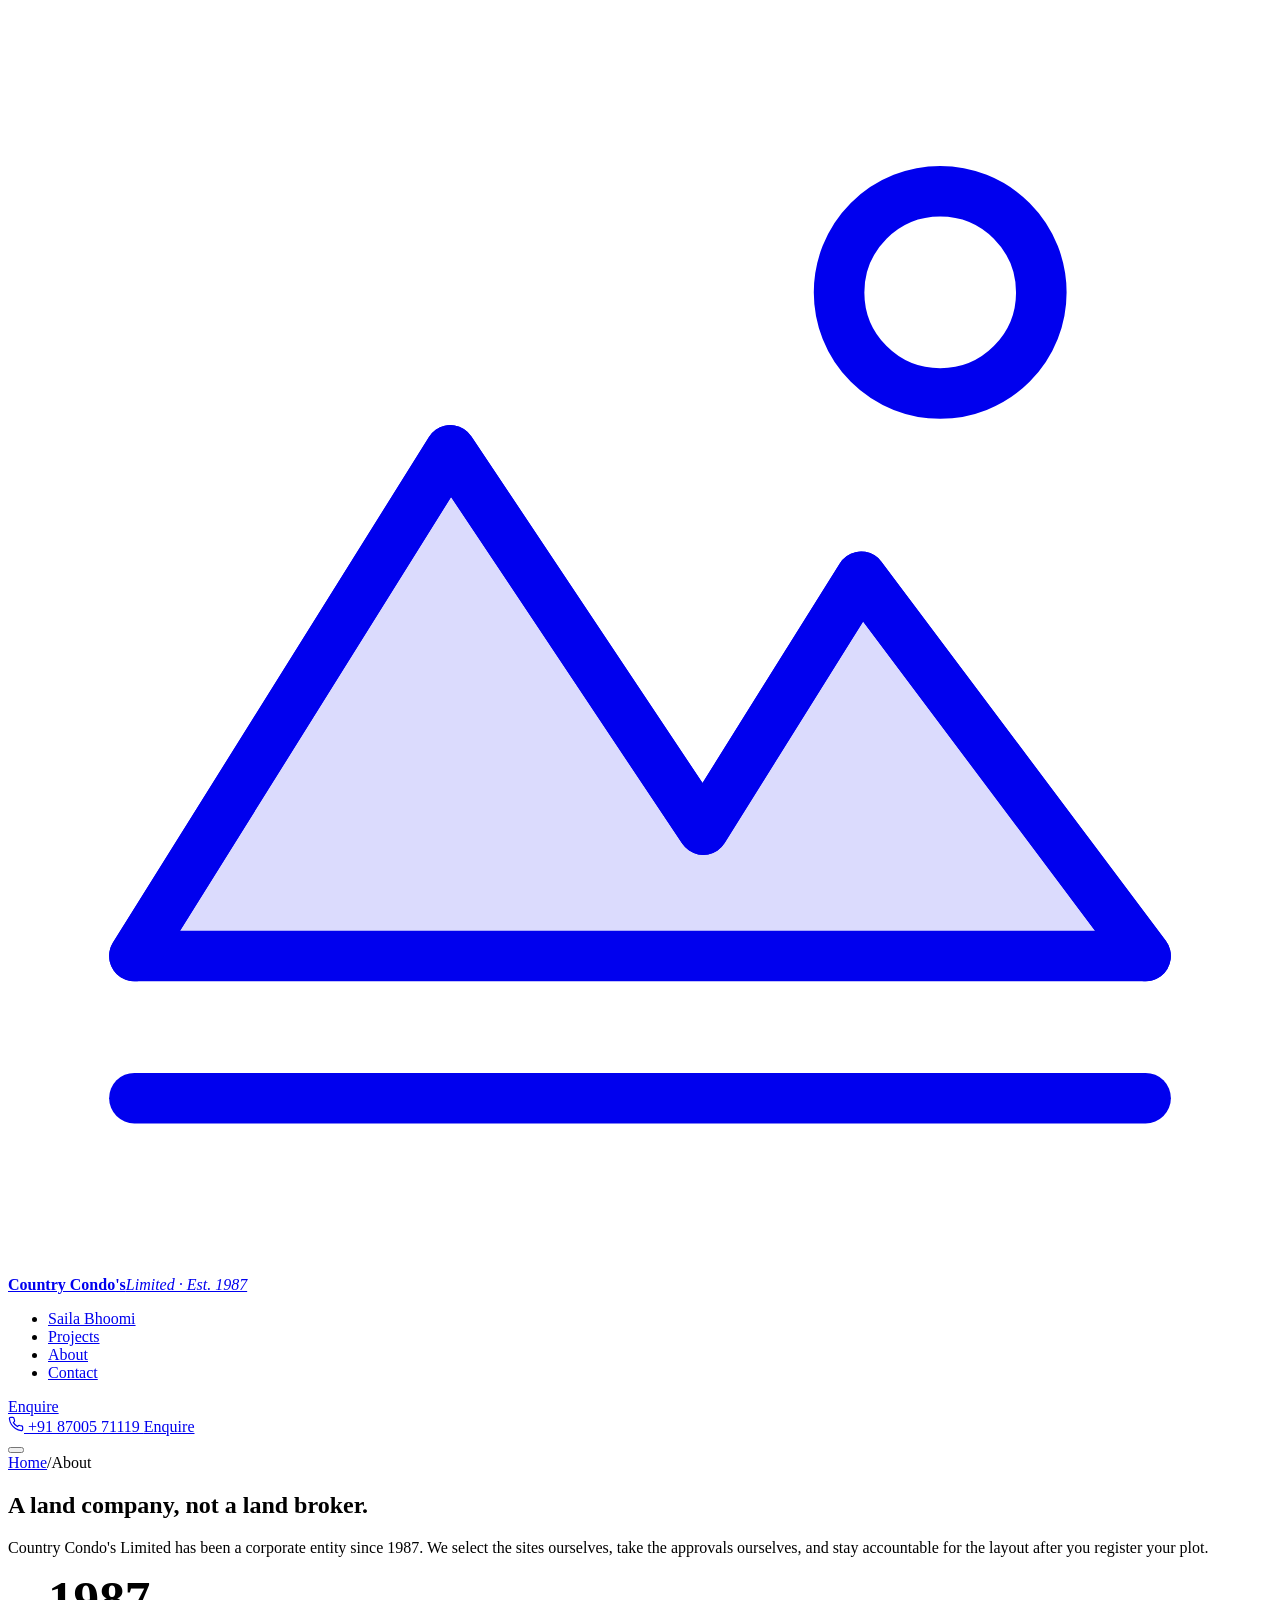
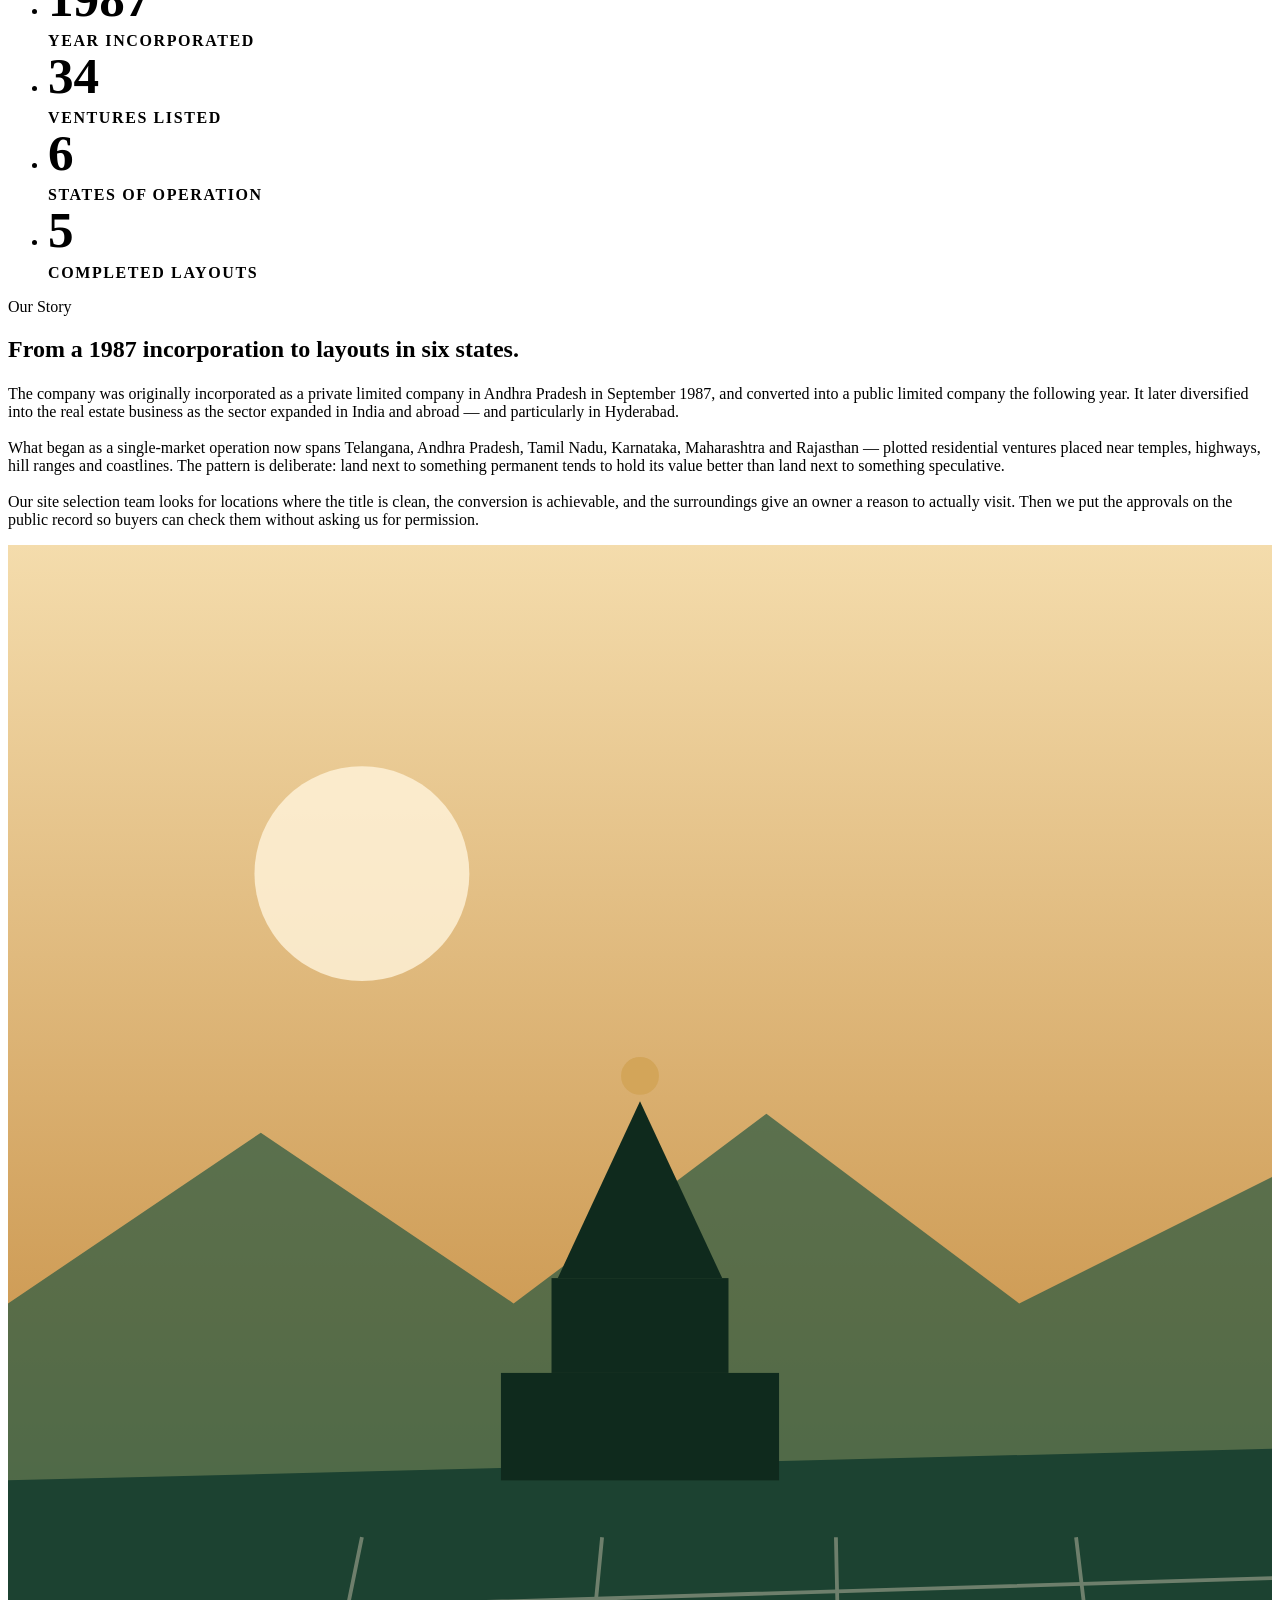
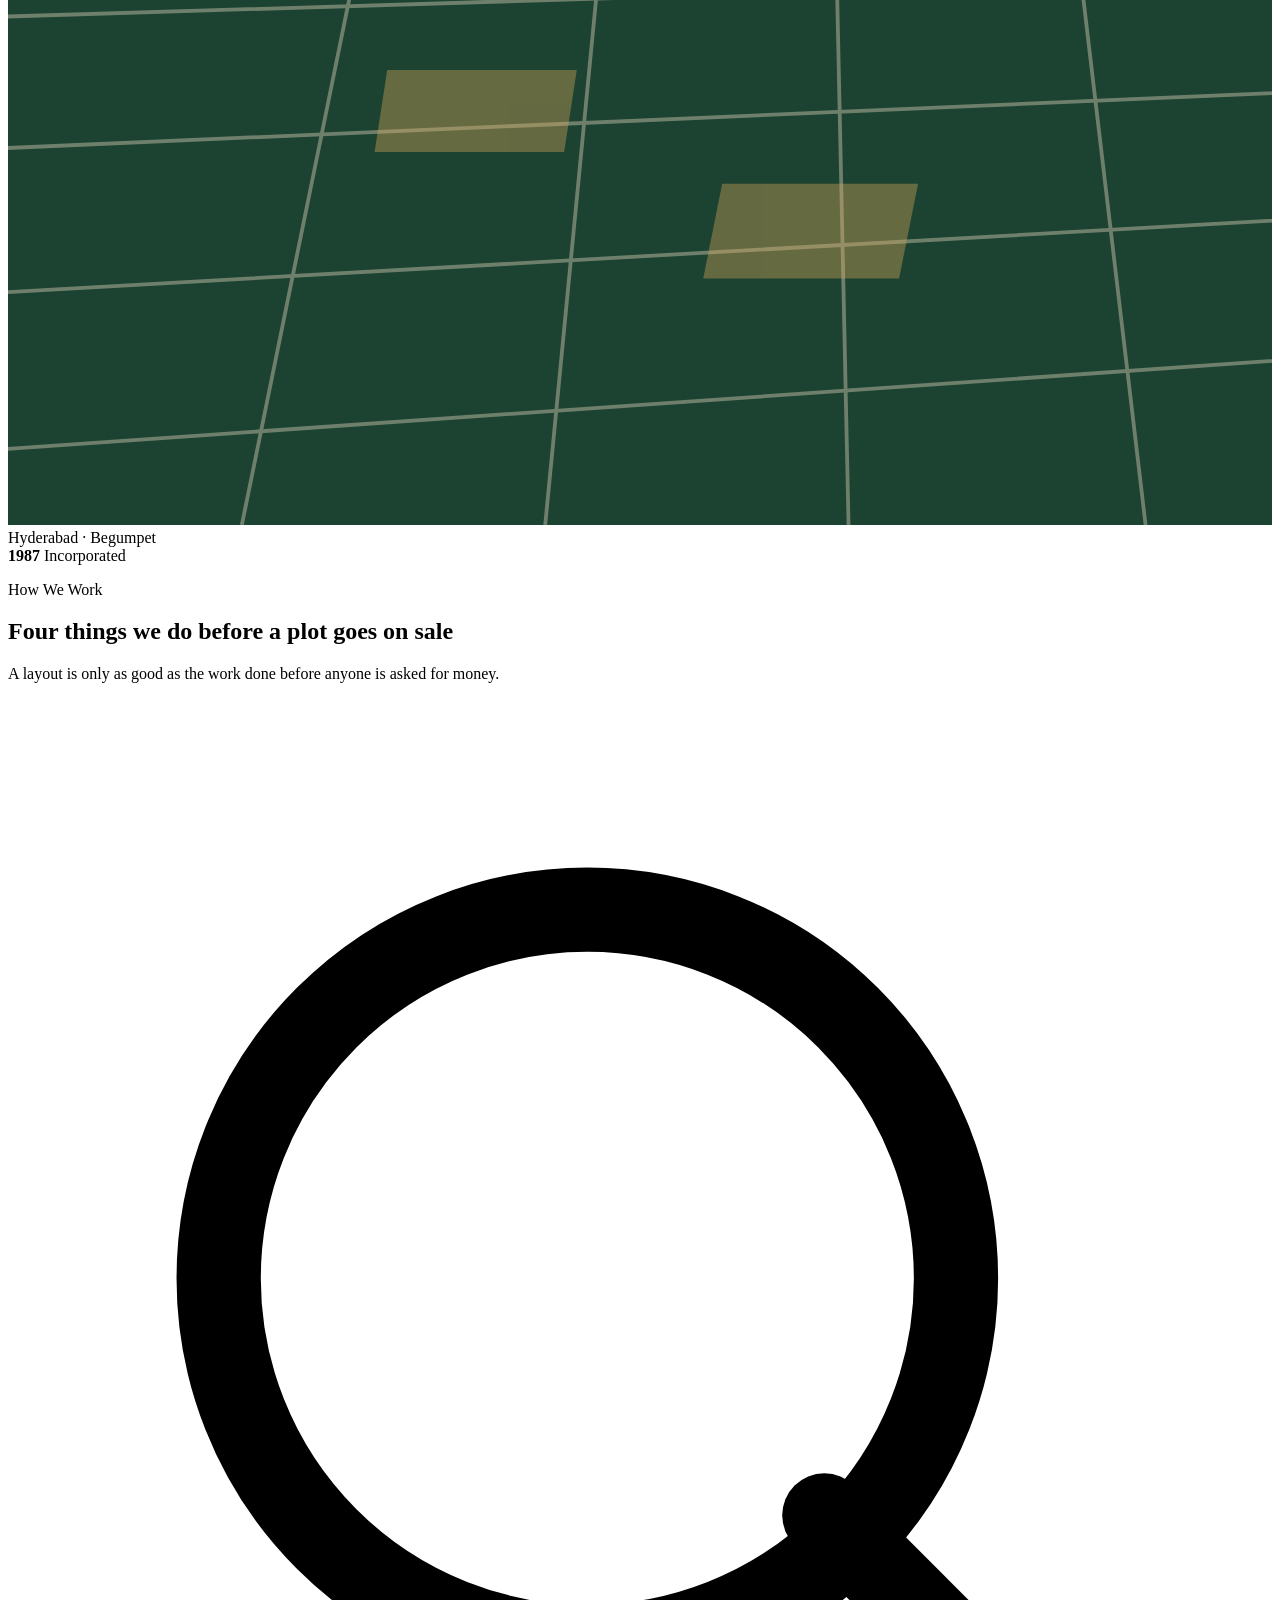
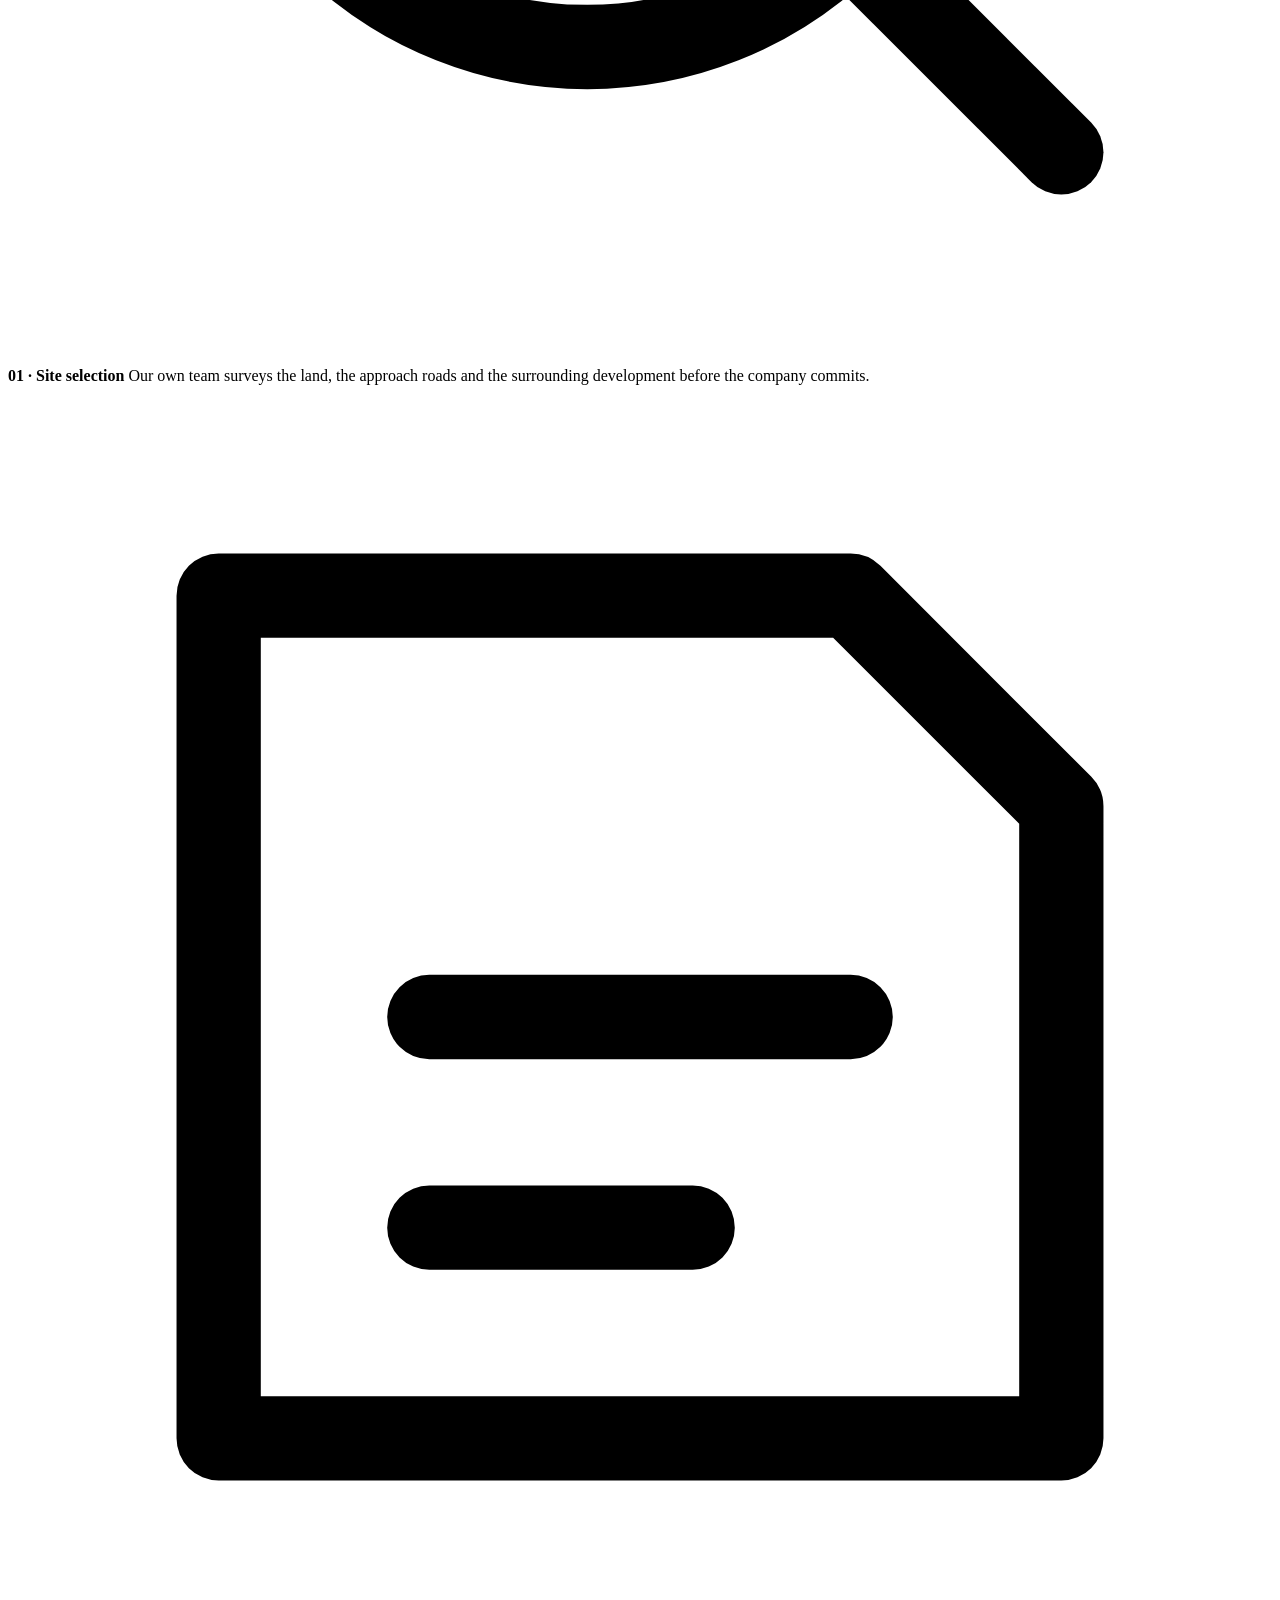
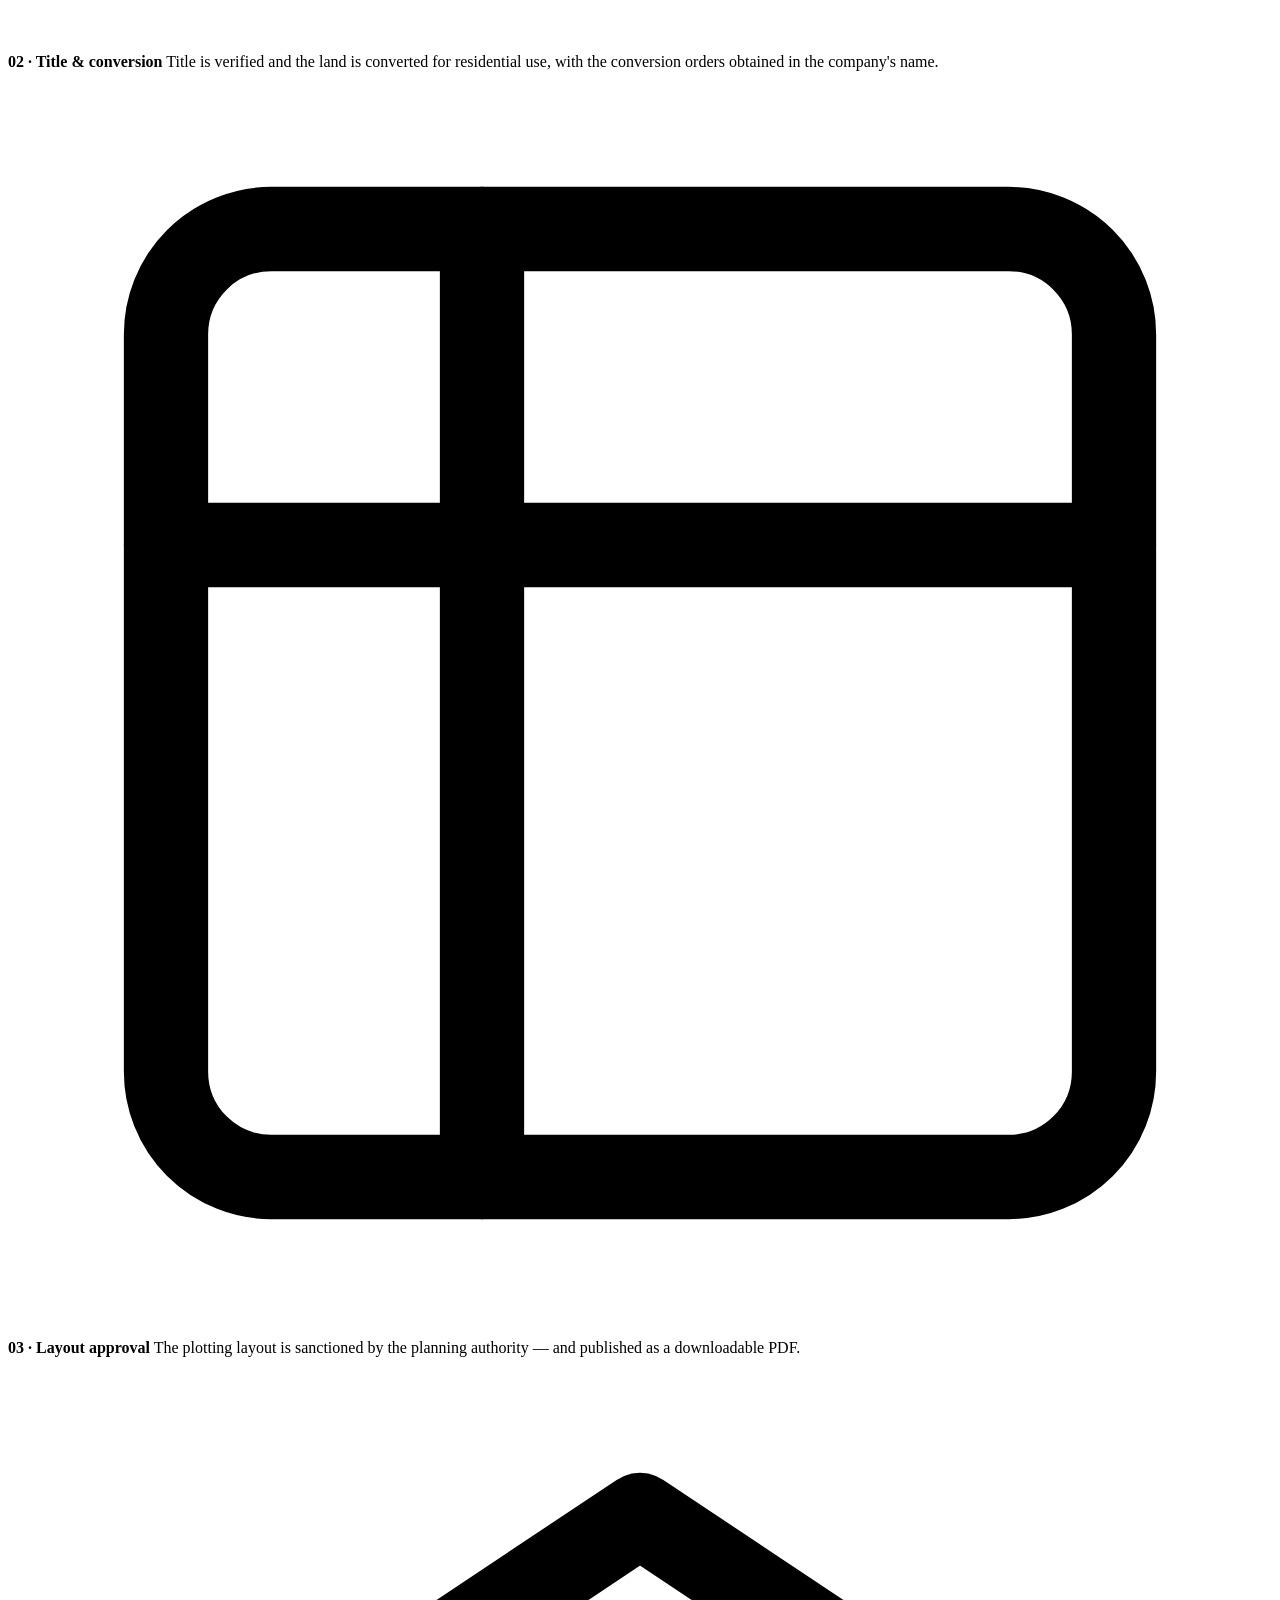
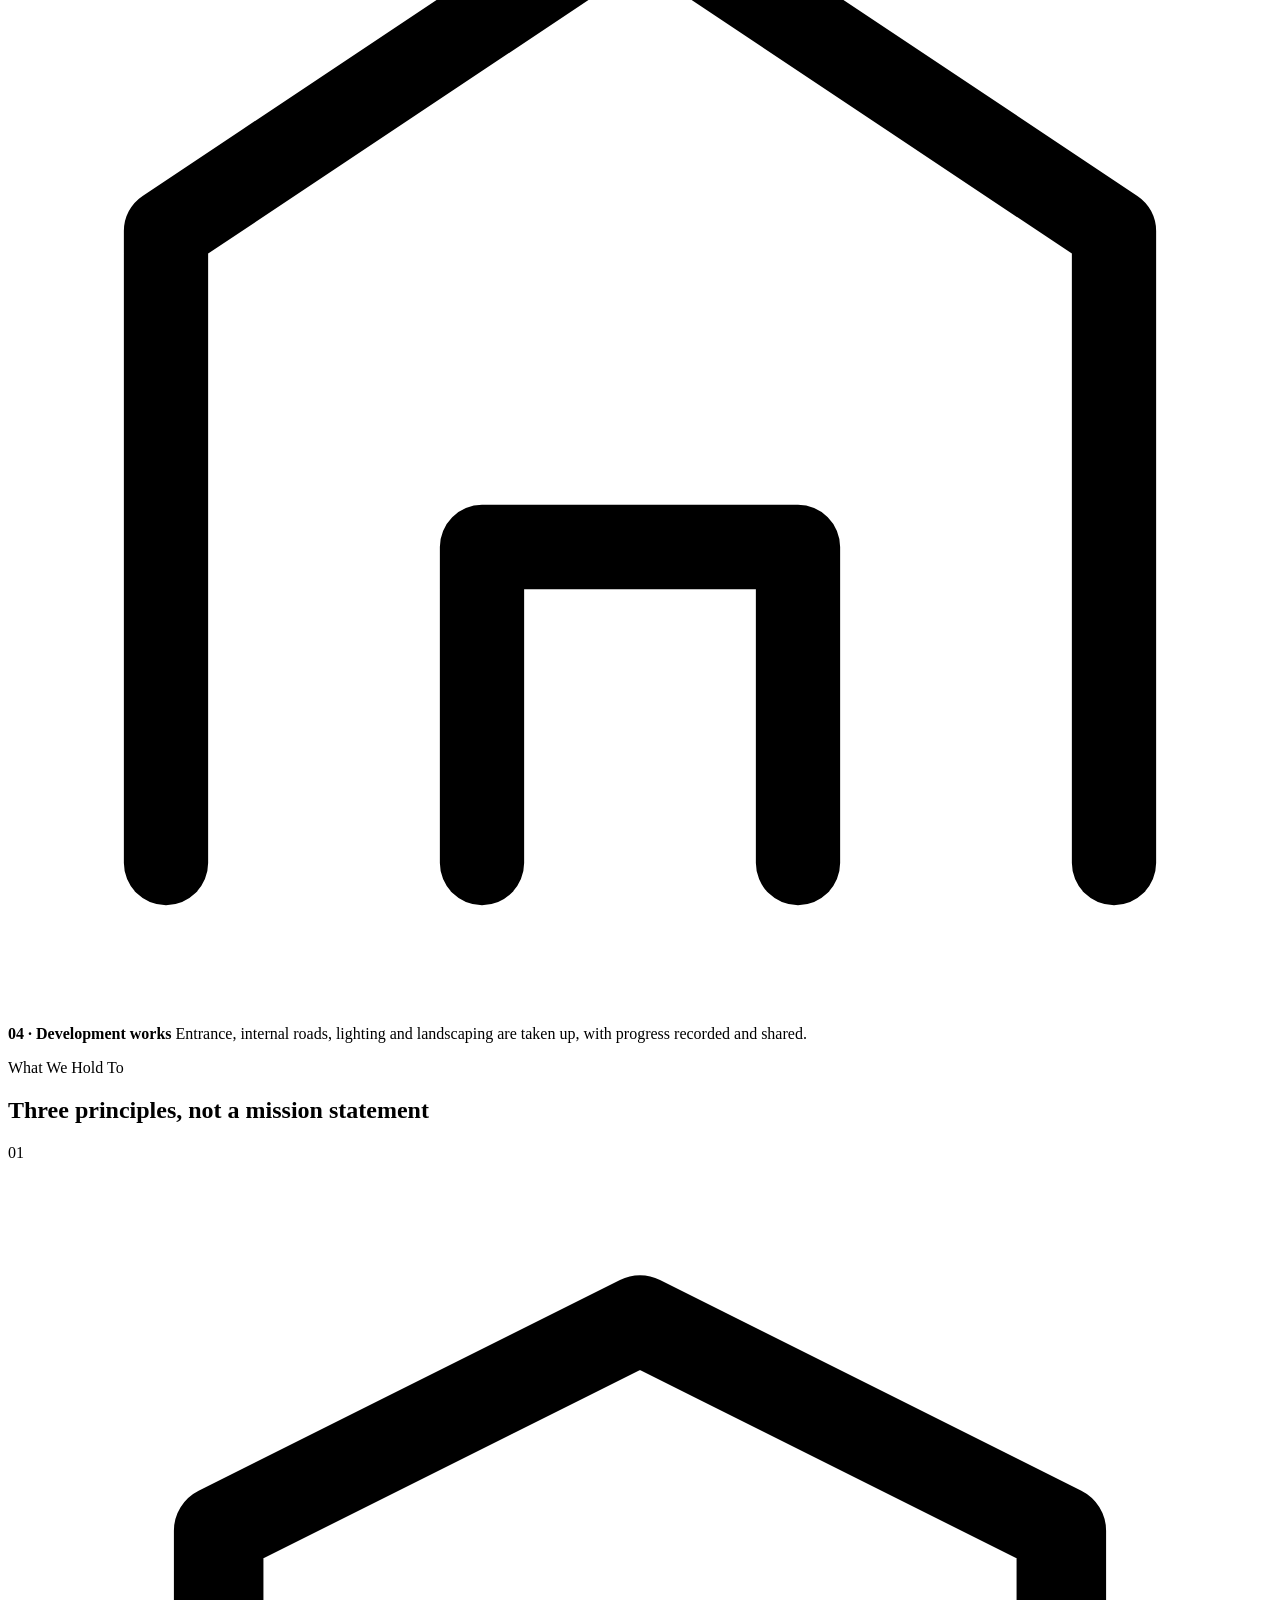
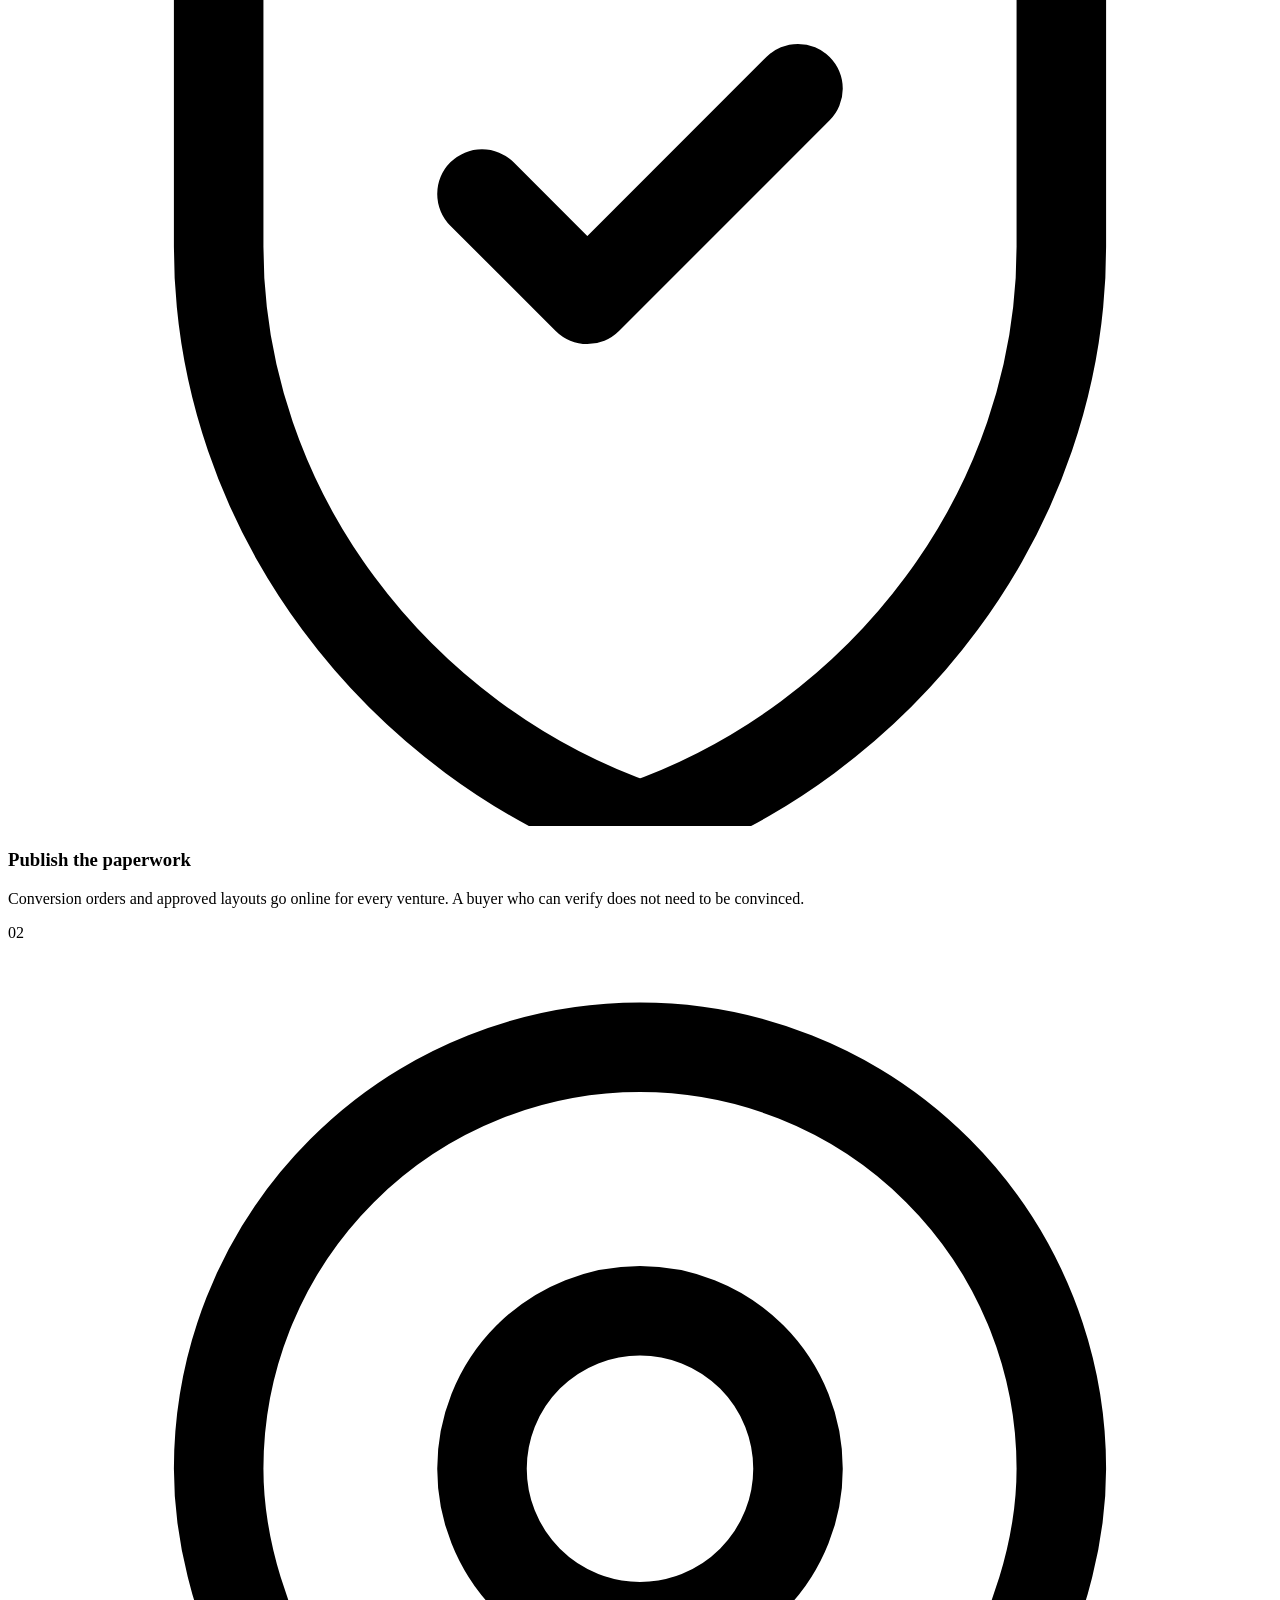
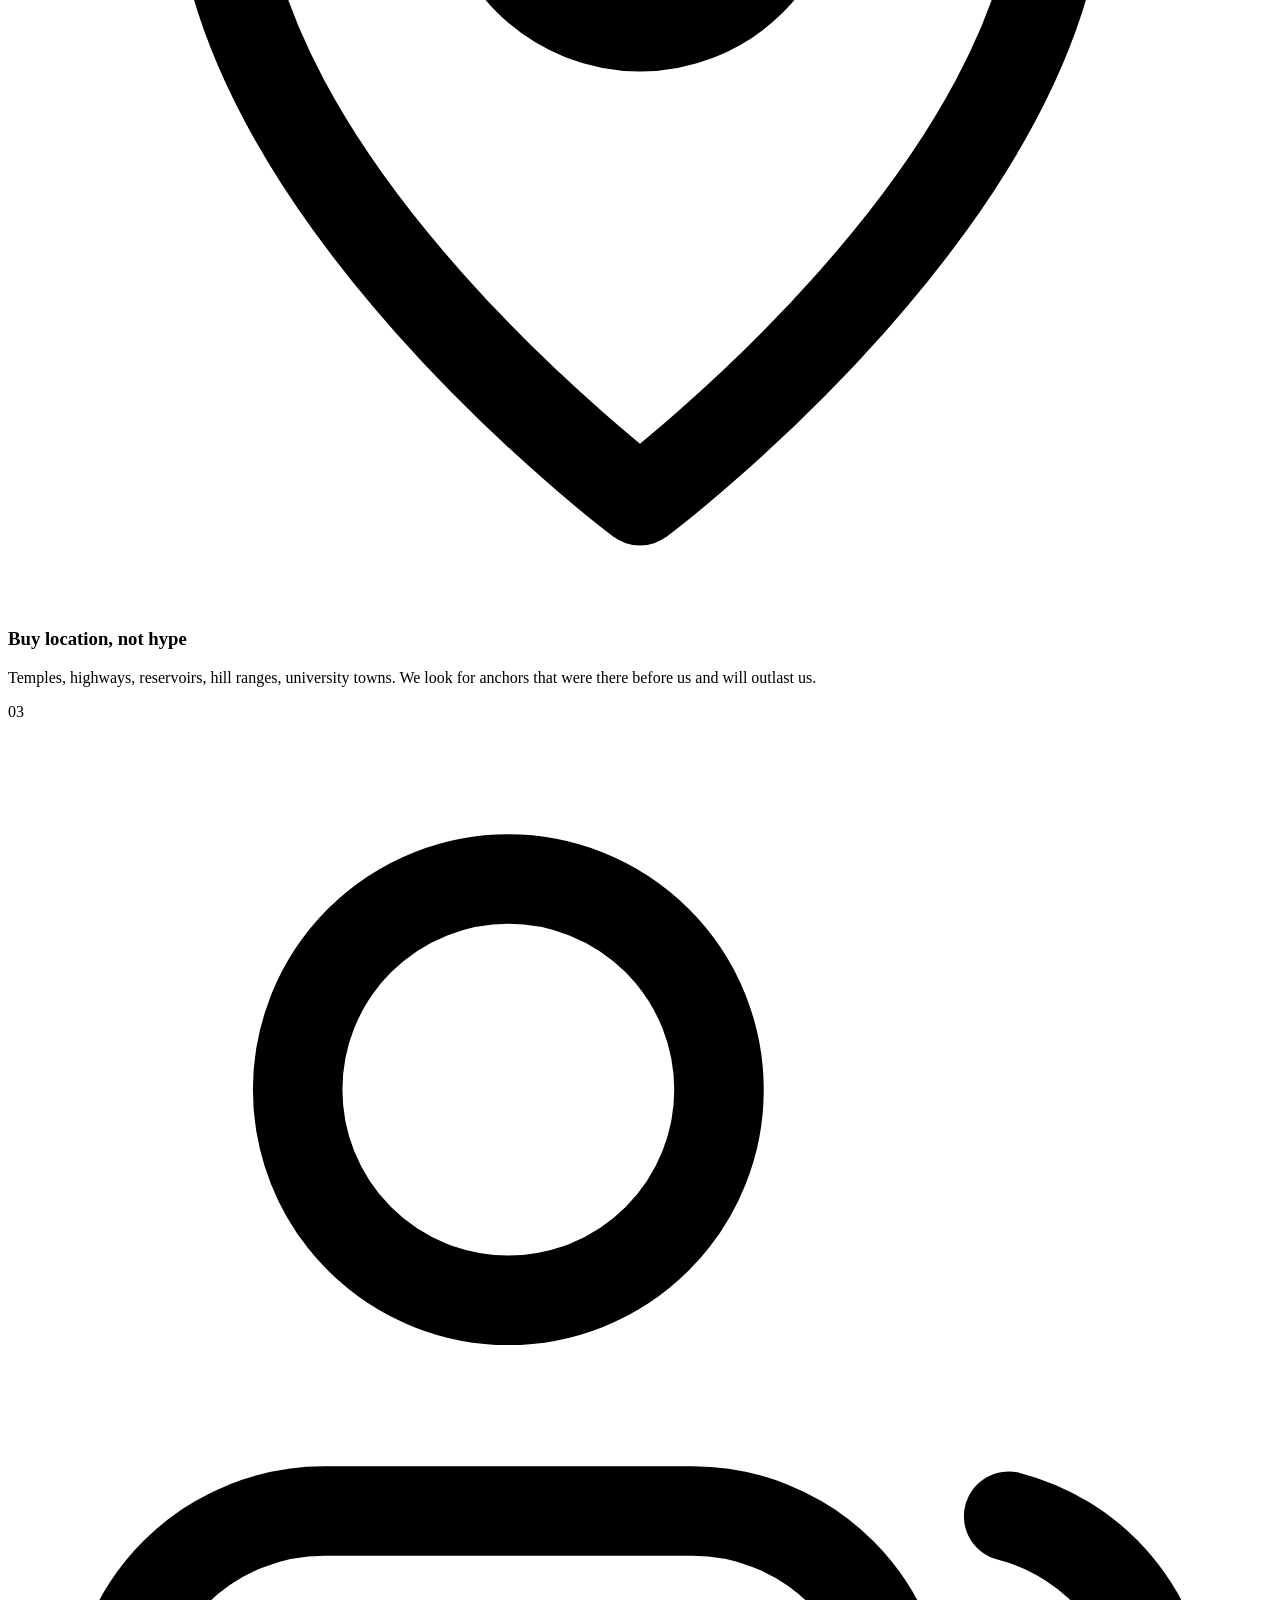
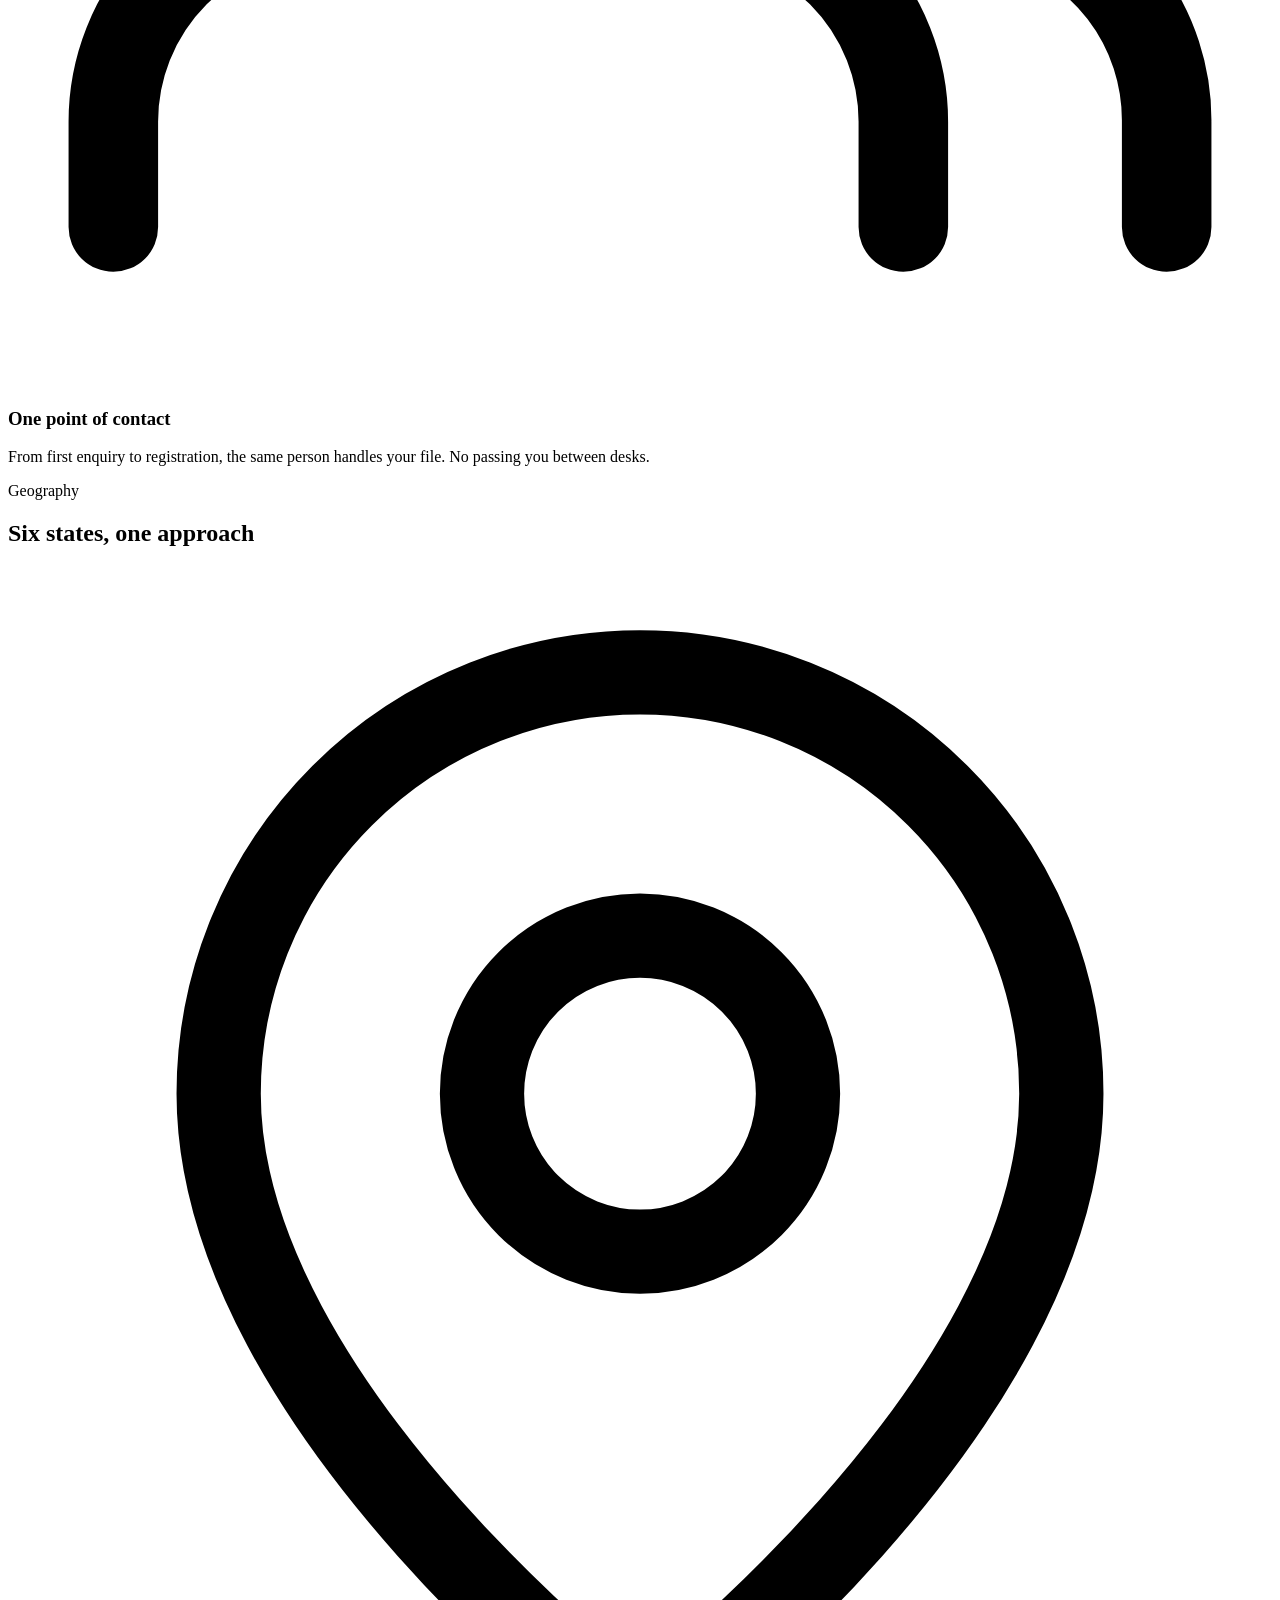
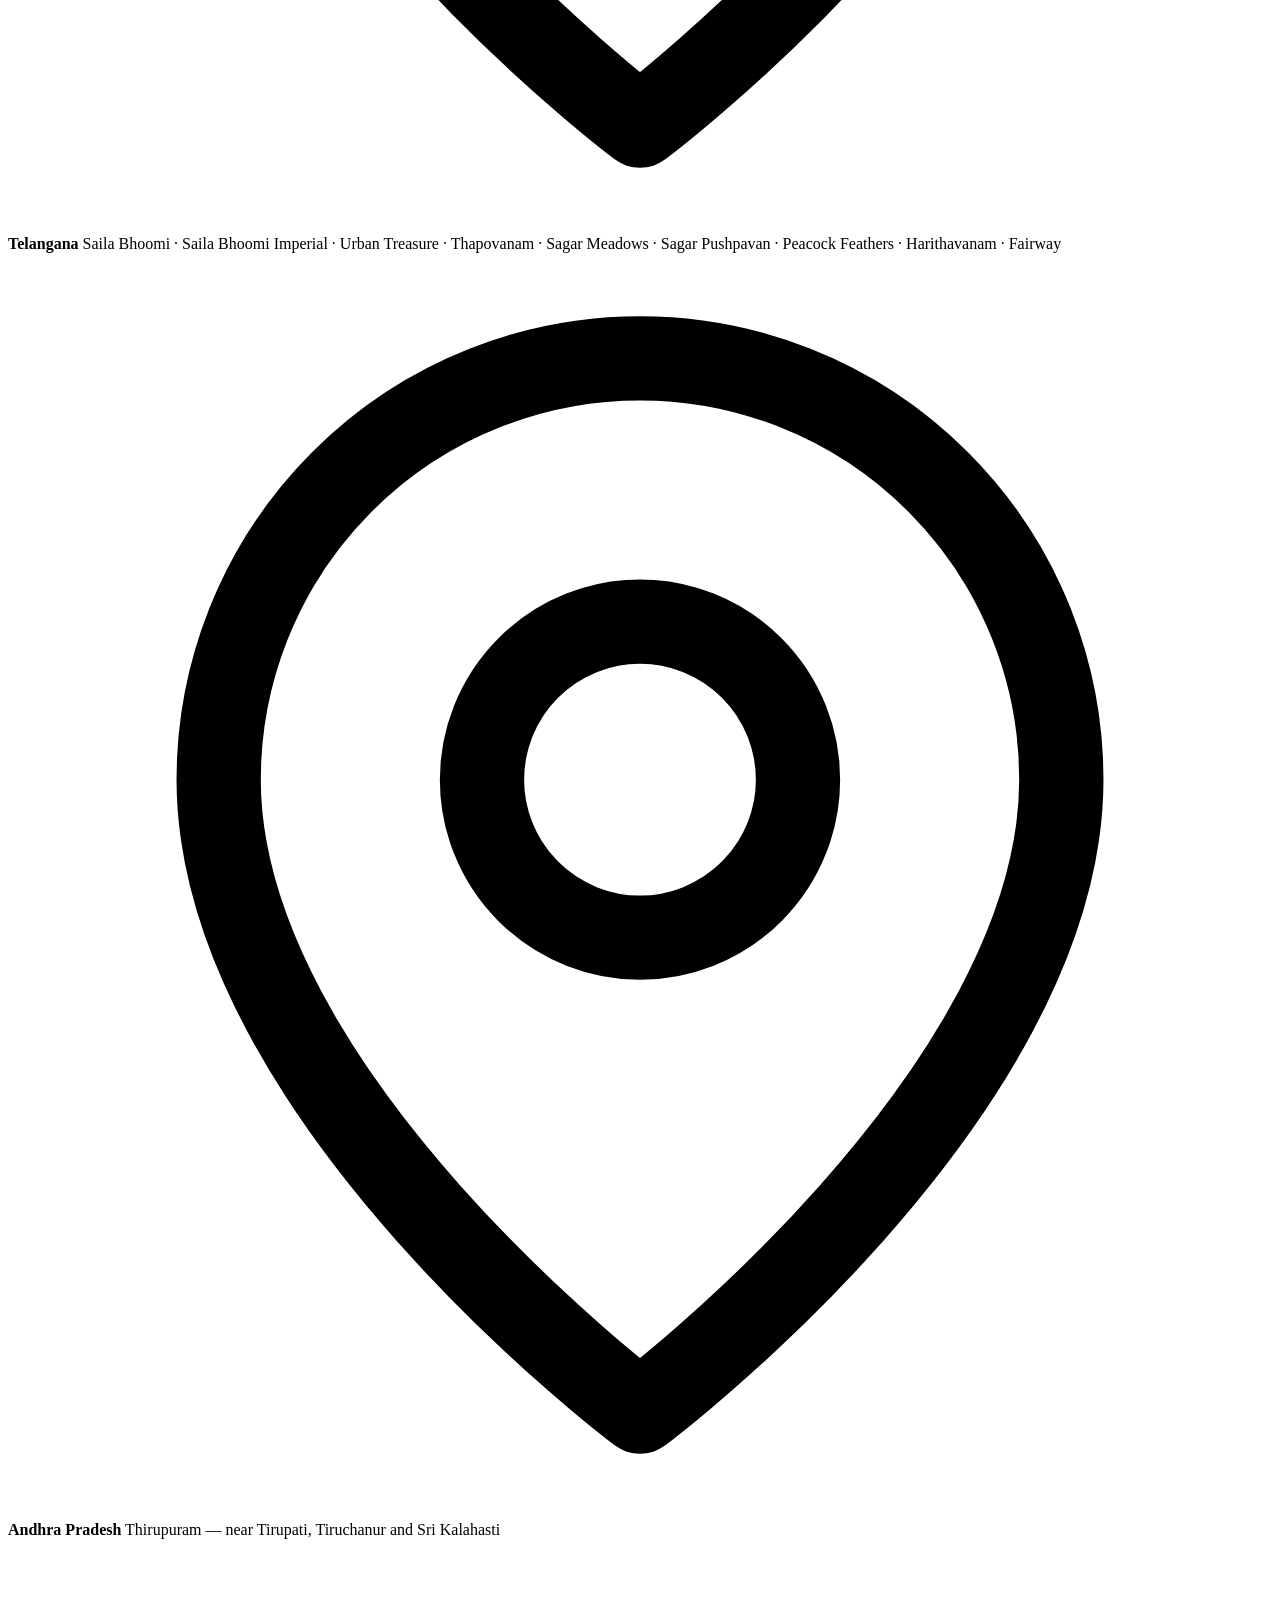
==== about.html @ 4a708901 "Add files via upload" ====
<!DOCTYPE html>
<html lang="en">
<head>
<meta charset="utf-8">
<meta name="viewport" content="width=device-width, initial-scale=1">
<title>About the Company | Country Condo's Ltd, Hyderabad</title>
<meta name="description" content="Country Condo's Limited — a Hyderabad-based developer of plotted residential ventures, incorporated in 1987 and operating across six Indian states.">
<meta name="theme-color" content="#0d1f16">
<link rel="preconnect" href="https://fonts.googleapis.com">
<link rel="preconnect" href="https://fonts.gstatic.com" crossorigin>
<link href="https://fonts.googleapis.com/css2?family=Cormorant+Garamond:ital,wght@0,400;0,500;0,600;1,400&family=Inter:wght@400;500;600;700&display=swap" rel="stylesheet">
<link rel="stylesheet" href="assets/css/style.css">
</head>
<body>

<!-- ============================ HEADER ============================ -->
<header class="site-header static" id="siteHeader">
  <div class="wrap header-inner">
    <a class="brand" href="index.html" aria-label="Country Condo's Limited — home">
      <span class="brand-mark" aria-hidden="true">
        <svg viewBox="0 0 40 40" fill="none" stroke="currentColor" stroke-width="1.6" stroke-linecap="round" stroke-linejoin="round">
          <path d="M4 30 L14 14 L22 26 L27 18 L36 30 Z" fill="currentColor" fill-opacity=".14"/>
          <path d="M4 30 L14 14 L22 26 L27 18 L36 30"/><path d="M4 34.5h32"/><circle cx="29.5" cy="9" r="3.2"/>
        </svg>
      </span>
      <span class="brand-text"><strong>Country Condo's</strong><em>Limited &middot; Est. 1987</em></span>
    </a>

    <nav class="nav" id="primaryNav" aria-label="Main">
      <ul class="nav-list">
        <li><a class="nav-link" href="index.html">Saila Bhoomi</a></li>
        <li><a class="nav-link" href="projects.html">Projects</a></li>
        <li><a class="nav-link" href="about.html" aria-current="page">About</a></li>
        <li><a class="nav-link" href="contact.html">Contact</a></li>
      </ul>
      <a class="btn btn-primary" href="contact.html">Enquire</a>
    </nav>

    <div class="header-cta">
      <a class="header-phone" href="tel:+918700571119">
        <svg width="16" height="16" viewBox="0 0 24 24" fill="none" stroke="currentColor" stroke-width="1.8" stroke-linecap="round" aria-hidden="true"><path d="M22 16.9v3a2 2 0 0 1-2.2 2 19.8 19.8 0 0 1-8.6-3.1 19.5 19.5 0 0 1-6-6A19.8 19.8 0 0 1 2.1 4.2 2 2 0 0 1 4.1 2h3a2 2 0 0 1 2 1.7c.1 1 .4 1.9.7 2.8a2 2 0 0 1-.5 2.1L8.1 9.9a16 16 0 0 0 6 6l1.3-1.3a2 2 0 0 1 2.1-.4c.9.3 1.8.6 2.8.7a2 2 0 0 1 1.7 2Z"/></svg>
        +91 87005 71119
      </a>
      <a class="btn btn-primary btn-sm" href="contact.html">Enquire</a>
    </div>

    <button class="nav-toggle" aria-expanded="false" aria-controls="primaryNav" aria-label="Open menu"><span></span></button>
  </div>
</header>

<main>

<!-- ============================ PAGE HERO ============================ -->
<section class="page-hero">
  <div class="wrap">
    <nav class="crumbs" aria-label="Breadcrumb"><a href="index.html">Home</a><span>/</span>About</nav>
    <h1>A land company, not a land broker.</h1>
    <p>
      Country Condo's Limited has been a corporate entity since 1987. We select the
      sites ourselves, take the approvals ourselves, and stay accountable for the
      layout after you register your plot.
    </p>
  </div>
</section>

<!-- ============================ NUMBERS ============================ -->
<section class="section-sm band-warm">
  <div class="wrap">
    <ul class="grid g-4" style="gap:clamp(20px,3vw,40px)">
      <li data-reveal>
        <b style="display:block;font-family:var(--display);font-size:clamp(2.4rem,4vw,3.4rem);line-height:1;color:var(--forest-deep)">1987</b>
        <span class="small muted" style="display:block;margin-top:8px;letter-spacing:.1em;text-transform:uppercase;font-weight:600">Year incorporated</span>
      </li>
      <li data-reveal data-delay="1">
        <b style="display:block;font-family:var(--display);font-size:clamp(2.4rem,4vw,3.4rem);line-height:1;color:var(--forest-deep)"><span data-count="34" data-suffix="">34</span></b>
        <span class="small muted" style="display:block;margin-top:8px;letter-spacing:.1em;text-transform:uppercase;font-weight:600">Ventures listed</span>
      </li>
      <li data-reveal data-delay="2">
        <b style="display:block;font-family:var(--display);font-size:clamp(2.4rem,4vw,3.4rem);line-height:1;color:var(--forest-deep)"><span data-count="6">6</span></b>
        <span class="small muted" style="display:block;margin-top:8px;letter-spacing:.1em;text-transform:uppercase;font-weight:600">States of operation</span>
      </li>
      <li data-reveal data-delay="3">
        <b style="display:block;font-family:var(--display);font-size:clamp(2.4rem,4vw,3.4rem);line-height:1;color:var(--forest-deep)"><span data-count="5">5</span></b>
        <span class="small muted" style="display:block;margin-top:8px;letter-spacing:.1em;text-transform:uppercase;font-weight:600">Completed layouts</span>
      </li>
    </ul>
  </div>
</section>

<!-- ============================ STORY ============================ -->
<section class="section">
  <div class="wrap split wide-text">
    <div data-reveal>
      <p class="eyebrow">Our Story</p>
      <h2>From a 1987 incorporation to layouts in six states.</h2>
      <p class="lede" style="margin-top:22px">
        The company was originally incorporated as a private limited company in
        Andhra Pradesh in September 1987, and converted into a public limited
        company the following year. It later diversified into the real estate
        business as the sector expanded in India and abroad &mdash; and particularly
        in Hyderabad.
      </p>
      <p style="margin-top:18px;color:var(--ink-soft)">
        What began as a single-market operation now spans Telangana, Andhra Pradesh,
        Tamil Nadu, Karnataka, Maharashtra and Rajasthan &mdash; plotted residential
        ventures placed near temples, highways, hill ranges and coastlines. The
        pattern is deliberate: land next to something permanent tends to hold its
        value better than land next to something speculative.
      </p>
      <p style="margin-top:18px;color:var(--ink-soft)">
        Our site selection team looks for locations where the title is clean, the
        conversion is achievable, and the surroundings give an owner a reason to
        actually visit. Then we put the approvals on the public record so buyers can
        check them without asking us for permission.
      </p>
    </div>

    <div class="split-media" data-reveal data-delay="2">
      <figure class="plate" style="margin:0">
        <svg viewBox="0 0 400 500" preserveAspectRatio="xMidYMid slice" role="img" aria-label="Illustration of an Indian landscape with temple, hills and plotted land">
          <defs>
            <linearGradient id="ab1" x1="0" y1="0" x2="0" y2="1">
              <stop offset="0" stop-color="#f4dcac"/><stop offset=".48" stop-color="#cf9d57"/><stop offset="1" stop-color="#3d6d53"/>
            </linearGradient>
          </defs>
          <rect width="400" height="500" fill="url(#ab1)"/>
          <circle cx="112" cy="104" r="34" fill="#fff3d9" opacity=".82"/>
          <path d="M0 240 L80 186 L160 240 L240 180 L320 240 L400 200 L400 500 L0 500Z" fill="#2c5b43" opacity=".72"/>
          <path d="M0 296 L400 286 L400 500 L0 500Z" fill="#1c4231"/>
          <!-- temple -->
          <g fill="#0f2a1d">
            <path d="M200 176 L226 232 H174Z"/>
            <rect x="172" y="232" width="56" height="30"/>
            <rect x="156" y="262" width="88" height="34"/>
          </g>
          <circle cx="200" cy="168" r="6" fill="#d3a559"/>
          <!-- plotted grid -->
          <g stroke="#e8dcc4" stroke-width="1.2" opacity=".4" fill="none">
            <path d="M-30 340 L430 326M-30 382 L430 362M-30 428 L430 402M-30 478 L430 446"/>
            <path d="M74 500 L112 314M170 500 L188 314M266 500 L262 314M360 500 L338 314"/>
          </g>
          <g fill="#d3a559" opacity=".4">
            <path d="M120 356 h60 l-4 26 h-60Z"/><path d="M226 392 h62 l-6 30 h-62Z"/>
          </g>
        </svg>
        <figcaption class="plate-label">Hyderabad &middot; Begumpet</figcaption>
      </figure>
      <div class="plate-badge" data-reveal data-delay="3">
        <b>1987</b>
        <span>Incorporated</span>
      </div>
    </div>
  </div>
</section>

<!-- ============================ HOW WE WORK ============================ -->
<section class="section band-dark">
  <div class="wrap">
    <div class="section-head" data-reveal>
      <p class="eyebrow">How We Work</p>
      <h2>Four things we do before a plot goes on sale</h2>
      <p class="lede">A layout is only as good as the work done before anyone is asked for money.</p>
    </div>

    <div class="tiles c4" data-reveal>
      <div class="tile">
        <svg viewBox="0 0 24 24" fill="none" stroke="currentColor" stroke-width="1.6" stroke-linecap="round" stroke-linejoin="round" aria-hidden="true"><circle cx="11" cy="11" r="7"/><path d="m20 20-4.5-4.5"/></svg>
        <b>01 &middot; Site selection</b>
        <span>Our own team surveys the land, the approach roads and the surrounding development before the company commits.</span>
      </div>
      <div class="tile">
        <svg viewBox="0 0 24 24" fill="none" stroke="currentColor" stroke-width="1.6" stroke-linecap="round" stroke-linejoin="round" aria-hidden="true"><path d="M4 4h12l4 4v12H4z"/><path d="M8 12h8M8 16h5"/></svg>
        <b>02 &middot; Title &amp; conversion</b>
        <span>Title is verified and the land is converted for residential use, with the conversion orders obtained in the company's name.</span>
      </div>
      <div class="tile">
        <svg viewBox="0 0 24 24" fill="none" stroke="currentColor" stroke-width="1.6" stroke-linecap="round" stroke-linejoin="round" aria-hidden="true"><rect x="3" y="3" width="18" height="18" rx="2"/><path d="M3 9h18M9 3v18"/></svg>
        <b>03 &middot; Layout approval</b>
        <span>The plotting layout is sanctioned by the planning authority &mdash; and published as a downloadable PDF.</span>
      </div>
      <div class="tile">
        <svg viewBox="0 0 24 24" fill="none" stroke="currentColor" stroke-width="1.6" stroke-linecap="round" stroke-linejoin="round" aria-hidden="true"><path d="M3 21V9l9-6 9 6v12"/><path d="M9 21v-6h6v6"/></svg>
        <b>04 &middot; Development works</b>
        <span>Entrance, internal roads, lighting and landscaping are taken up, with progress recorded and shared.</span>
      </div>
    </div>
  </div>
</section>

<!-- ============================ PRINCIPLES ============================ -->
<section class="section">
  <div class="wrap">
    <div class="section-head center" data-reveal>
      <p class="eyebrow">What We Hold To</p>
      <h2>Three principles, not a mission statement</h2>
    </div>

    <div class="grid g-3">
      <article class="card" data-reveal>
        <span class="card-num">01</span>
        <div class="card-icon">
          <svg viewBox="0 0 24 24" fill="none" stroke="currentColor" stroke-width="1.7" stroke-linecap="round" stroke-linejoin="round" aria-hidden="true"><path d="M12 3l8 4v6c0 5-3.4 9.4-8 11-4.6-1.6-8-6-8-11V7l8-4Z"/><path d="M9 12l2 2 4-4"/></svg>
        </div>
        <h3>Publish the paperwork</h3>
        <p>Conversion orders and approved layouts go online for every venture. A buyer who can verify does not need to be convinced.</p>
      </article>
      <article class="card" data-reveal data-delay="1">
        <span class="card-num">02</span>
        <div class="card-icon">
          <svg viewBox="0 0 24 24" fill="none" stroke="currentColor" stroke-width="1.7" stroke-linecap="round" stroke-linejoin="round" aria-hidden="true"><path d="M20 10c0 6-8 12-8 12s-8-6-8-12a8 8 0 0 1 16 0Z"/><circle cx="12" cy="10" r="3"/></svg>
        </div>
        <h3>Buy location, not hype</h3>
        <p>Temples, highways, reservoirs, hill ranges, university towns. We look for anchors that were there before us and will outlast us.</p>
      </article>
      <article class="card" data-reveal data-delay="2">
        <span class="card-num">03</span>
        <div class="card-icon">
          <svg viewBox="0 0 24 24" fill="none" stroke="currentColor" stroke-width="1.7" stroke-linecap="round" stroke-linejoin="round" aria-hidden="true"><path d="M17 21v-2a4 4 0 0 0-4-4H6a4 4 0 0 0-4 4v2"/><circle cx="9.5" cy="7" r="4"/><path d="M22 21v-2a4 4 0 0 0-3-3.9"/></svg>
        </div>
        <h3>One point of contact</h3>
        <p>From first enquiry to registration, the same person handles your file. No passing you between desks.</p>
      </article>
    </div>
  </div>
</section>

<!-- ============================ WHERE WE OPERATE ============================ -->
<section class="section band-warm">
  <div class="wrap">
    <div class="section-head" data-reveal>
      <p class="eyebrow">Geography</p>
      <h2>Six states, one approach</h2>
    </div>

    <div class="tiles c3" data-reveal>
      <div class="tile">
        <svg viewBox="0 0 24 24" fill="none" stroke="currentColor" stroke-width="1.6" stroke-linecap="round" stroke-linejoin="round" aria-hidden="true"><path d="M20 10c0 6-8 12-8 12s-8-6-8-12a8 8 0 0 1 16 0Z"/><circle cx="12" cy="10" r="3"/></svg>
        <b>Telangana</b>
        <span>Saila Bhoomi &middot; Saila Bhoomi Imperial &middot; Urban Treasure &middot; Thapovanam &middot; Sagar Meadows &middot; Sagar Pushpavan &middot; Peacock Feathers &middot; Harithavanam &middot; Fairway</span>
      </div>
      <div class="tile">
        <svg viewBox="0 0 24 24" fill="none" stroke="currentColor" stroke-width="1.6" stroke-linecap="round" stroke-linejoin="round" aria-hidden="true"><path d="M20 10c0 6-8 12-8 12s-8-6-8-12a8 8 0 0 1 16 0Z"/><circle cx="12" cy="10" r="3"/></svg>
        <b>Andhra Pradesh</b>
        <span>Thirupuram &mdash; near Tirupati, Tiruchanur and Sri Kalahasti</span>
      </div>
      <div class="tile">
        <svg viewBox="0 0 24 24" fill="none" stroke="currentColor" stroke-width="1.6" stroke-linecap="round" stroke-linejoin="round" aria-hidden="true"><path d="M20 10c0 6-8 12-8 12s-8-6-8-12a8 8 0 0 1 16 0Z"/><circle cx="12" cy="10" r="3"/></svg>
        <b>Tamil Nadu</b>
        <span>Pudhiya Bhoomi &middot; Madhura Bhoomi &middot; Madhura Bhoomi Regal &middot; Thangapuram &middot; Ambiance</span>
      </div>
      <div class="tile">
        <svg viewBox="0 0 24 24" fill="none" stroke="currentColor" stroke-width="1.6" stroke-linecap="round" stroke-linejoin="round" aria-hidden="true"><path d="M20 10c0 6-8 12-8 12s-8-6-8-12a8 8 0 0 1 16 0Z"/><circle cx="12" cy="10" r="3"/></svg>
        <b>Karnataka</b>
        <span>Flamingo Nests &middot; Capital Meadows on the Bangalore&ndash;Hyderabad corridor</span>
      </div>
      <div class="tile">
        <svg viewBox="0 0 24 24" fill="none" stroke="currentColor" stroke-width="1.6" stroke-linecap="round" stroke-linejoin="round" aria-hidden="true"><path d="M20 10c0 6-8 12-8 12s-8-6-8-12a8 8 0 0 1 16 0Z"/><circle cx="12" cy="10" r="3"/></svg>
        <b>Maharashtra</b>
        <span>Rock Hills &middot; Ratna Bhoomi &middot; Rajbhoomi &mdash; the Konkan belt between Mumbai and Goa</span>
      </div>
      <div class="tile">
        <svg viewBox="0 0 24 24" fill="none" stroke="currentColor" stroke-width="1.6" stroke-linecap="round" stroke-linejoin="round" aria-hidden="true"><path d="M20 10c0 6-8 12-8 12s-8-6-8-12a8 8 0 0 1 16 0Z"/><circle cx="12" cy="10" r="3"/></svg>
        <b>Rajasthan</b>
        <span>Sarzameen in Tonk district &middot; Pilani Domiciles near BITS Pilani</span>
      </div>
    </div>

    <div style="margin-top:38px" data-reveal>
      <a class="link-arrow" href="projects.html">
        Browse the full portfolio
        <svg width="14" height="14" viewBox="0 0 24 24" fill="none" stroke="currentColor" stroke-width="2" stroke-linecap="round" stroke-linejoin="round" aria-hidden="true"><path d="M5 12h14M13 6l6 6-6 6"/></svg>
      </a>
    </div>
  </div>
</section>

<!-- ============================ OFFICES ============================ -->
<section class="section">
  <div class="wrap">
    <div class="section-head" data-reveal>
      <p class="eyebrow">Offices</p>
      <h2>Find us in Begumpet</h2>
    </div>

    <div class="grid g-2" data-reveal>
      <div class="card">
        <div class="card-icon">
          <svg viewBox="0 0 24 24" fill="none" stroke="currentColor" stroke-width="1.7" stroke-linecap="round" stroke-linejoin="round" aria-hidden="true"><rect x="4" y="2" width="16" height="20" rx="2"/><path d="M9 7h2M13 7h2M9 11h2M13 11h2M9 15h6v7H9z"/></svg>
        </div>
        <h3>Registered office</h3>
        <p style="margin-top:12px">
          #7-1-1913, 1st Floor, I.S.R. Complex,<br>
          Kundanbagh, Begumpet,<br>
          Hyderabad &ndash; 500 016, Telangana, India
        </p>
      </div>
      <div class="card">
        <div class="card-icon">
          <svg viewBox="0 0 24 24" fill="none" stroke="currentColor" stroke-width="1.7" stroke-linecap="round" stroke-linejoin="round" aria-hidden="true"><path d="M3 21V8l9-5 9 5v13"/><path d="M9 21v-7h6v7"/></svg>
        </div>
        <h3>Branch office</h3>
        <p style="margin-top:12px">
          Flat No. 204, 2nd Floor, 6-3-1219,<br>
          Asian Building, Behind Country Club Kool,<br>
          Begumpet, Hyderabad &ndash; 500 016, Telangana, India
        </p>
      </div>
    </div>
  </div>
</section>

<!-- ============================ CTA ============================ -->
<section class="cta-band">
  <div class="wrap" data-reveal>
    <p class="eyebrow" style="justify-content:center">Start with a conversation</p>
    <h2>Come and see the land.</h2>
    <p>A guided site visit tells you more in two hours than any brochure will in twenty pages. We will arrange it whenever suits you.</p>
    <div class="cta-actions">
      <a class="btn btn-primary" href="contact.html">Book a Site Visit</a>
      <a class="btn btn-ghost-light" href="index.html">See Saila Bhoomi</a>
    </div>
  </div>
</section>

</main>

<!-- ============================ FOOTER ============================ -->
<footer class="site-footer">
  <div class="wrap footer-top">
    <div class="footer-brand">
      <a class="brand" href="index.html">
        <span class="brand-mark" aria-hidden="true">
          <svg viewBox="0 0 40 40" fill="none" stroke="currentColor" stroke-width="1.6" stroke-linecap="round" stroke-linejoin="round">
            <path d="M4 30 L14 14 L22 26 L27 18 L36 30 Z" fill="currentColor" fill-opacity=".14"/>
            <path d="M4 30 L14 14 L22 26 L27 18 L36 30"/><path d="M4 34.5h32"/><circle cx="29.5" cy="9" r="3.2"/>
          </svg>
        </span>
        <span class="brand-text"><strong>Country Condo's</strong><em>Limited &middot; Est. 1987</em></span>
      </a>
      <p class="footer-about">
        A Hyderabad-based developer of plotted residential ventures across India,
        chosen for clear title, approved layouts and locations near places people
        actually want to be.
      </p>
      <div class="socials">
        <a href="https://www.facebook.com/" target="_blank" rel="noopener" aria-label="Facebook"><svg viewBox="0 0 24 24" fill="currentColor" aria-hidden="true"><path d="M14 9h3V6h-3c-2.2 0-4 1.8-4 4v2H8v3h2v7h3v-7h2.5l.5-3H13v-2c0-.6.4-1 1-1Z"/></svg></a>
        <a href="https://twitter.com/" target="_blank" rel="noopener" aria-label="X"><svg viewBox="0 0 24 24" fill="currentColor" aria-hidden="true"><path d="M17.5 3h3l-6.6 7.6L21.5 21h-5.3l-4.1-5.4L7.2 21H4l7-7.9L3 3h5.4l3.9 5.1L17.5 3Z"/></svg></a>
        <a href="https://www.instagram.com/" target="_blank" rel="noopener" aria-label="Instagram"><svg viewBox="0 0 24 24" fill="none" stroke="currentColor" stroke-width="1.8" aria-hidden="true"><rect x="3" y="3" width="18" height="18" rx="5"/><circle cx="12" cy="12" r="4"/><circle cx="17.2" cy="6.8" r="1" fill="currentColor" stroke="none"/></svg></a>
        <a href="https://www.youtube.com/" target="_blank" rel="noopener" aria-label="YouTube"><svg viewBox="0 0 24 24" fill="currentColor" aria-hidden="true"><path d="M21.6 7.2c-.2-1-1-1.7-2-1.9C17.9 5 12 5 12 5s-5.9 0-7.6.3c-1 .2-1.8.9-2 1.9C2 9 2 12 2 12s0 3 .4 4.8c.2 1 1 1.7 2 1.9C6.1 19 12 19 12 19s5.9 0 7.6-.3c1-.2 1.8-.9 2-1.9.4-1.8.4-4.8.4-4.8s0-3-.4-4.8ZM10 15.5v-7l6 3.5-6 3.5Z"/></svg></a>
      </div>
    </div>

    <div class="footer-col">
      <h4>Projects</h4>
      <ul>
        <li><a href="index.html">Saila Bhoomi</a></li>
        <li><a href="projects.html#new">New Projects</a></li>
        <li><a href="projects.html#ongoing">Ongoing</a></li>
        <li><a href="projects.html#completed">Completed</a></li>
      </ul>
    </div>

    <div class="footer-col">
      <h4>Company</h4>
      <ul>
        <li><a href="about.html">About Us</a></li>
        <li><a href="contact.html">Contact Us</a></li>
        <li><a href="https://countrycondos.net/" target="_blank" rel="noopener">Pay Online</a></li>
        <li><a href="https://countrycondos.net/" target="_blank" rel="noopener">Customer Login</a></li>
      </ul>
    </div>

    <div class="footer-col">
      <h4>Get in Touch</h4>
      <ul class="footer-contact">
        <li>
          <svg viewBox="0 0 24 24" fill="none" stroke="currentColor" stroke-width="1.8" stroke-linecap="round" stroke-linejoin="round" aria-hidden="true"><path d="M20 10c0 6-8 12-8 12s-8-6-8-12a8 8 0 0 1 16 0Z"/><circle cx="12" cy="10" r="3"/></svg>
          <span>#7-1-1913, 1st Floor, I.S.R. Complex,<br>Kundanbagh, Begumpet,<br>Hyderabad &ndash; 500 016, Telangana, India</span>
        </li>
        <li>
          <svg viewBox="0 0 24 24" fill="none" stroke="currentColor" stroke-width="1.8" stroke-linecap="round" aria-hidden="true"><path d="M22 16.9v3a2 2 0 0 1-2.2 2 19.8 19.8 0 0 1-8.6-3.1 19.5 19.5 0 0 1-6-6A19.8 19.8 0 0 1 2.1 4.2 2 2 0 0 1 4.1 2h3a2 2 0 0 1 2 1.7c.1 1 .4 1.9.7 2.8a2 2 0 0 1-.5 2.1L8.1 9.9a16 16 0 0 0 6 6l1.3-1.3a2 2 0 0 1 2.1-.4c.9.3 1.8.6 2.8.7a2 2 0 0 1 1.7 2Z"/></svg>
          <span><a href="tel:+918700571119">+91 87005 71119</a><br><a href="tel:+914042032071">+91 40 4203 2071</a></span>
        </li>
        <li>
          <svg viewBox="0 0 24 24" fill="none" stroke="currentColor" stroke-width="1.8" stroke-linecap="round" stroke-linejoin="round" aria-hidden="true"><rect x="2" y="4" width="20" height="16" rx="2"/><path d="m2 7 10 7 10-7"/></svg>
          <span><a href="mailto:info@countrycondos.co.in">info@countrycondos.co.in</a></span>
        </li>
      </ul>
    </div>
  </div>

  <div class="wrap footer-bottom">
    <p>&copy; <span data-year>2026</span> Country Condo's Ltd. All rights reserved.</p>
    <nav aria-label="Legal">
      <a href="#">Privacy Policy</a>
      <a href="#">Terms &amp; Conditions</a>
      <a href="contact.html">Sitemap</a>
    </nav>
  </div>
</footer>

<button class="to-top" id="toTop" aria-label="Back to top">
  <svg width="18" height="18" viewBox="0 0 24 24" fill="none" stroke="currentColor" stroke-width="2" stroke-linecap="round" stroke-linejoin="round" aria-hidden="true"><path d="M12 19V5M6 11l6-6 6 6"/></svg>
</button>

<script src="assets/js/main.js"></script>
</body>
</html>
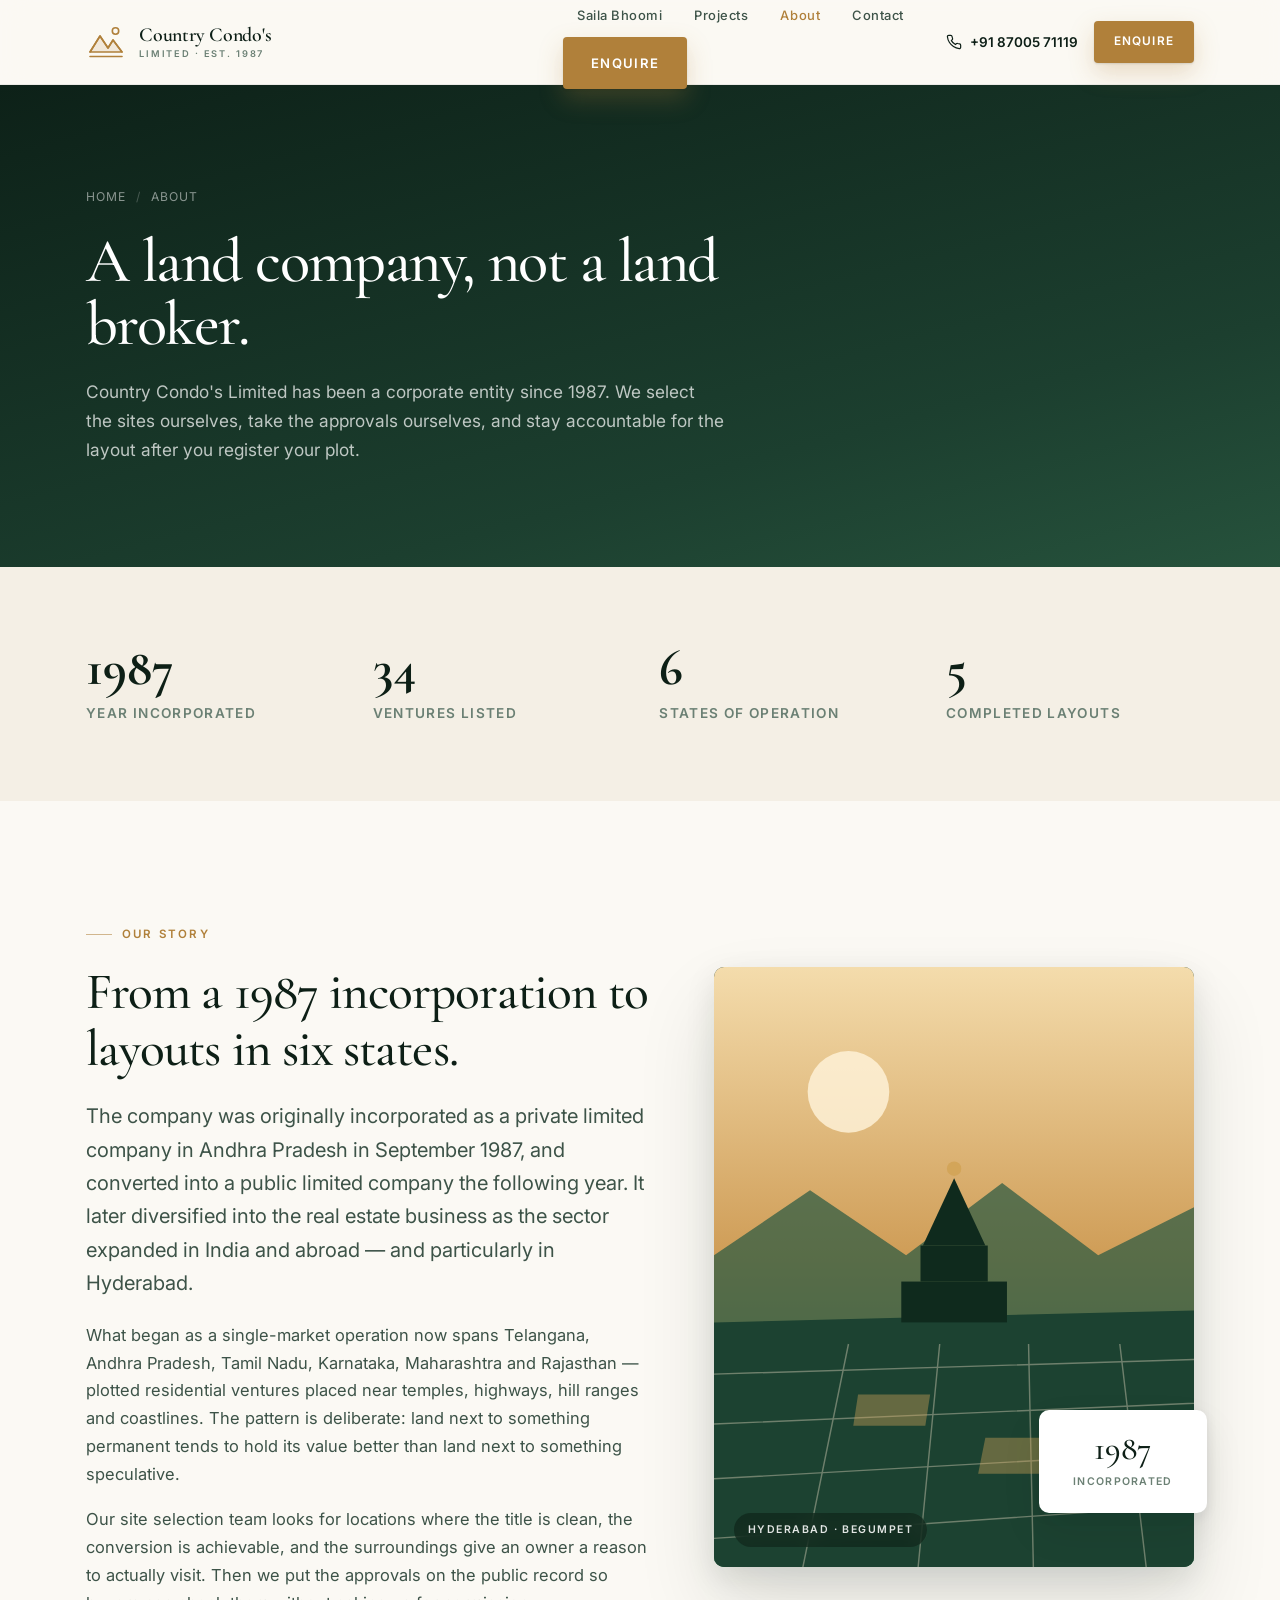
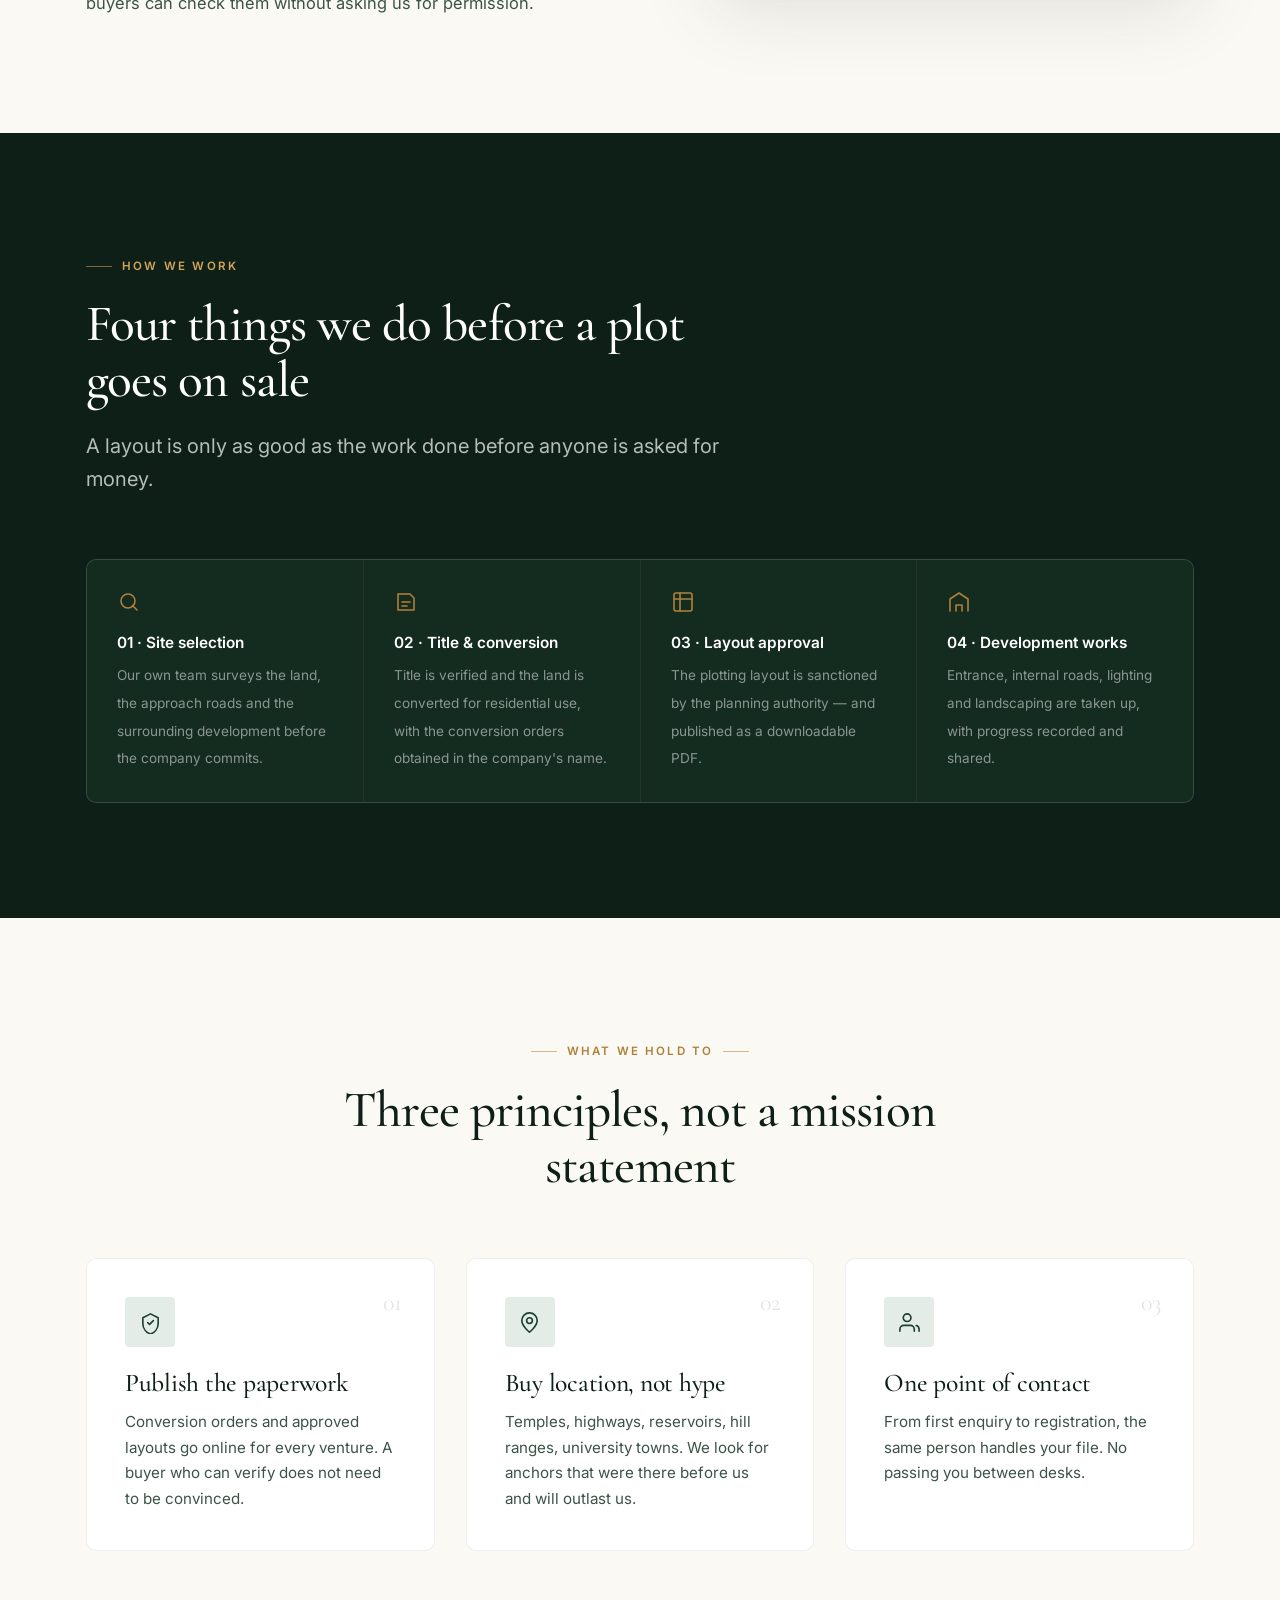
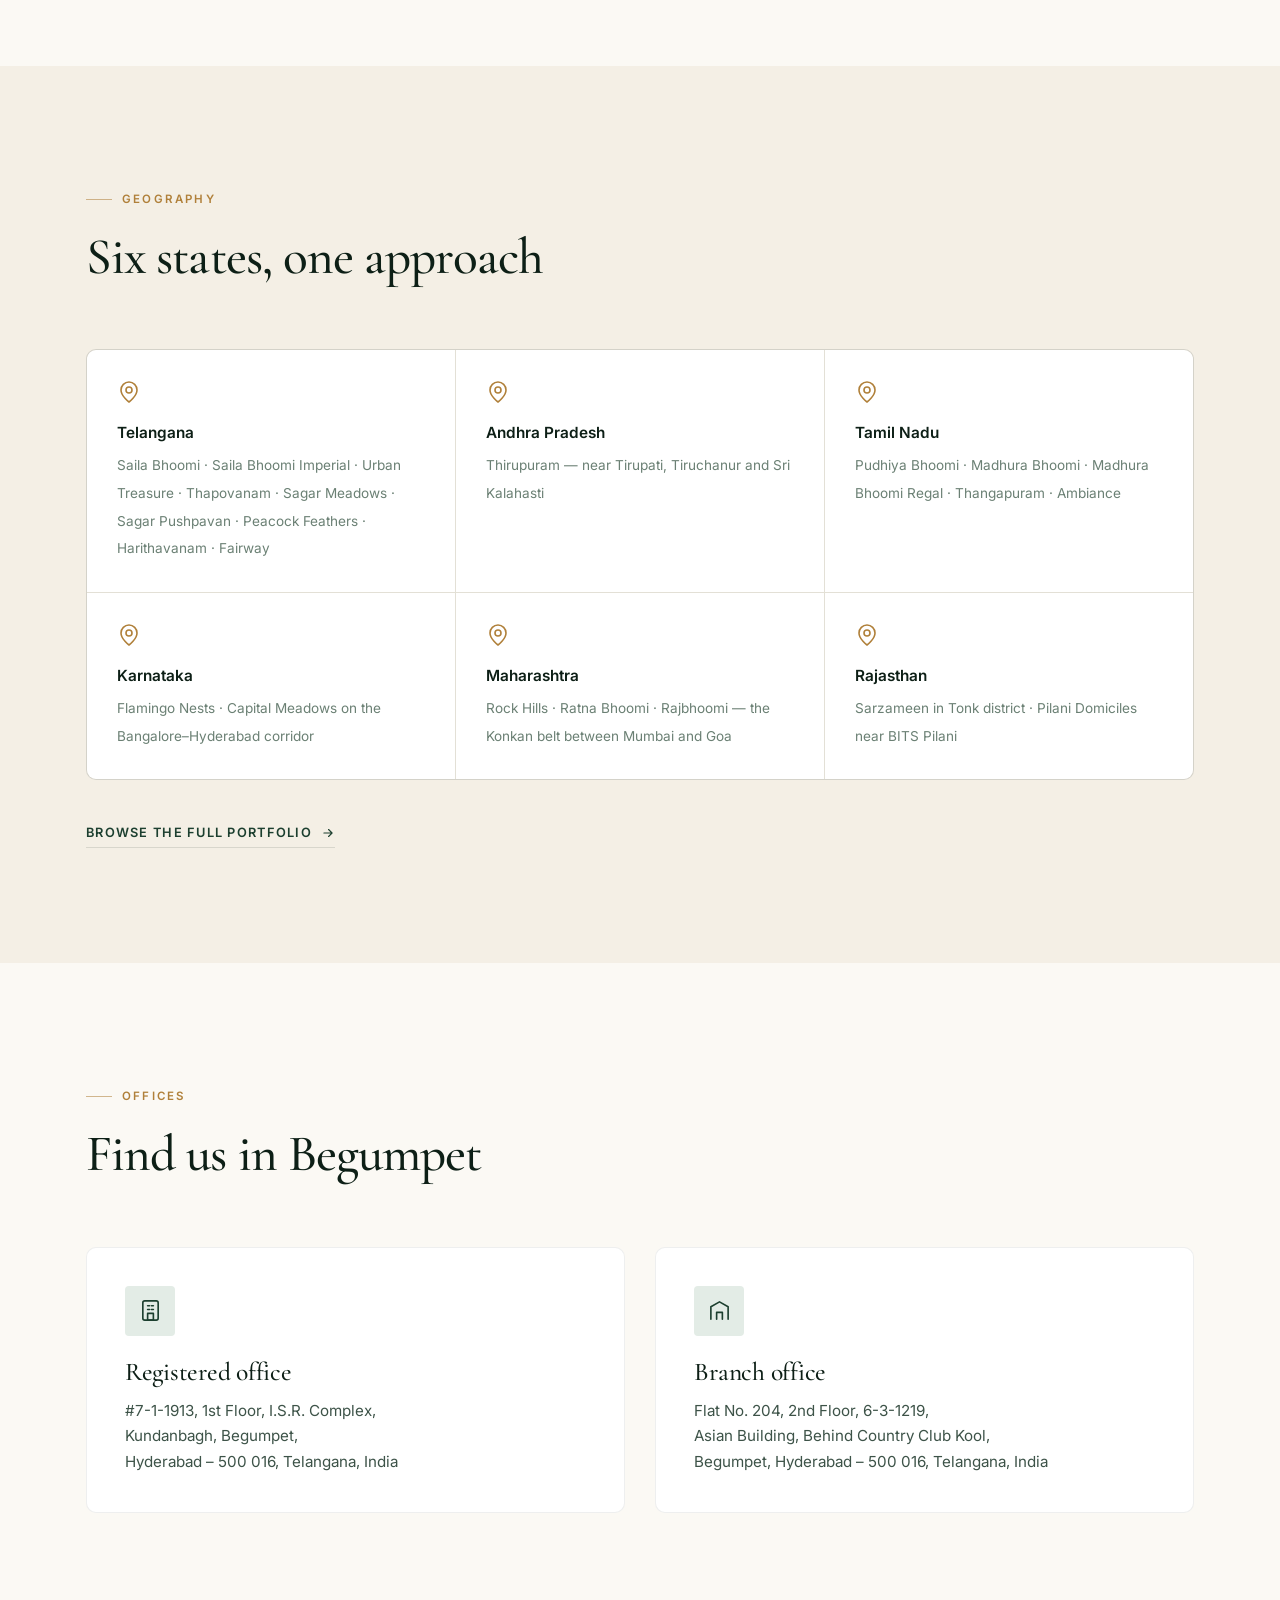
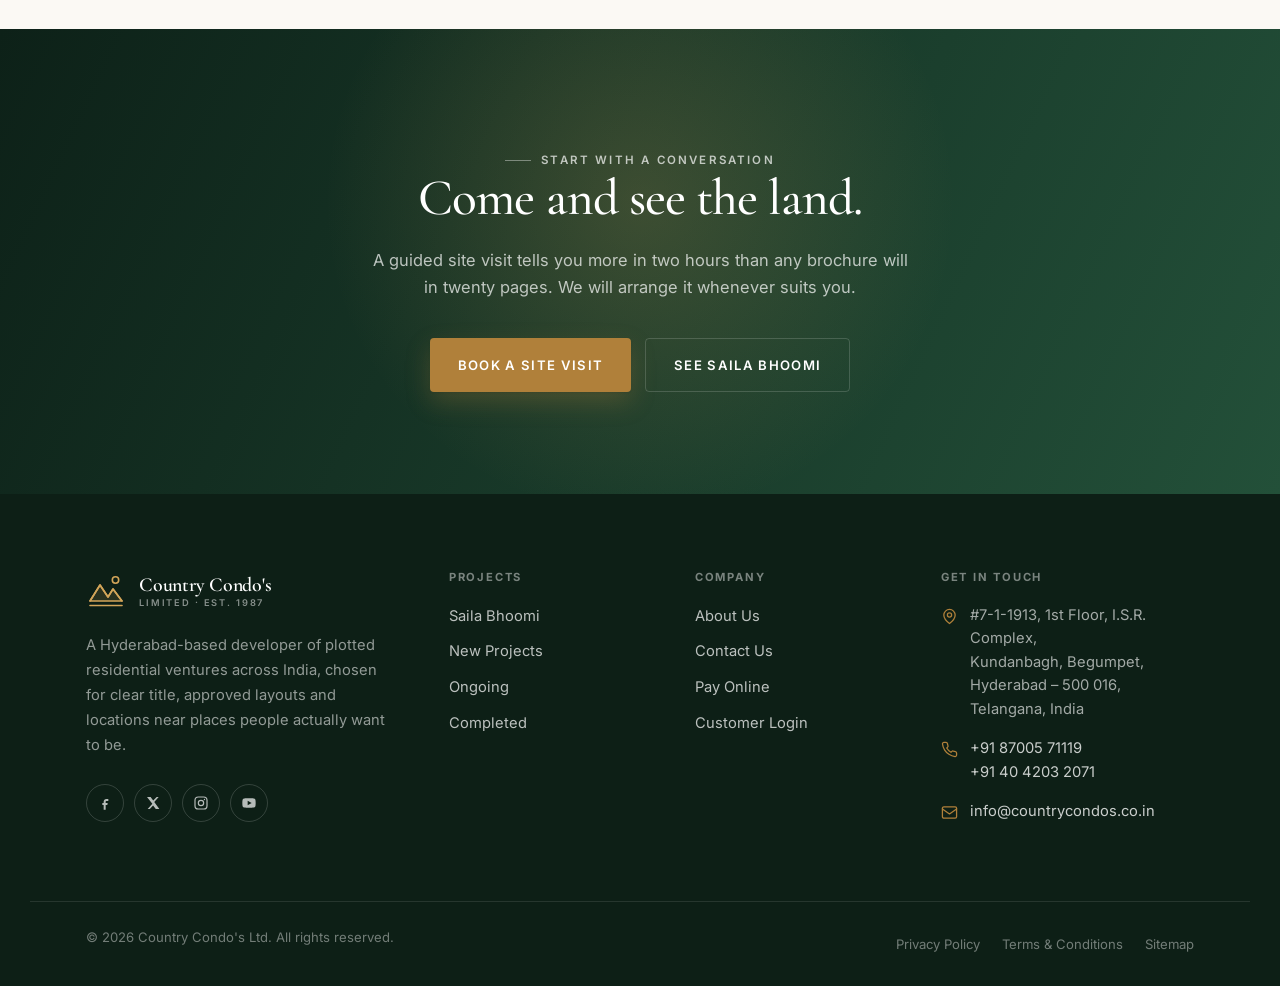
==== commit 060210b8: "Add files via upload" ====
--- a/about.html
+++ b/about.html
@@ -9,7 +9,7 @@
 <link rel="preconnect" href="https://fonts.googleapis.com">
 <link rel="preconnect" href="https://fonts.gstatic.com" crossorigin>
 <link href="https://fonts.googleapis.com/css2?family=Cormorant+Garamond:ital,wght@0,400;0,500;0,600;1,400&family=Inter:wght@400;500;600;700&display=swap" rel="stylesheet">
-<link rel="stylesheet" href="assets/css/style.css">
+<link rel="stylesheet" href="style.css">
 </head>
 <body>
 
@@ -403,6 +403,6 @@
   <svg width="18" height="18" viewBox="0 0 24 24" fill="none" stroke="currentColor" stroke-width="2" stroke-linecap="round" stroke-linejoin="round" aria-hidden="true"><path d="M12 19V5M6 11l6-6 6 6"/></svg>
 </button>
 
-<script src="assets/js/main.js"></script>
+<script src="main.js"></script>
 </body>
 </html>
--- a/style.css
+++ b/style.css
@@ -0,0 +1,1242 @@
+/* ==========================================================================
+   Country Condo's Ltd — Saila Bhoomi
+   Design system + site styles
+   ========================================================================== */
+
+/* --- 1. Tokens ----------------------------------------------------------- */
+:root {
+  /* Palette: forest + sandstone, warm neutral ground */
+  --ink:          #14251c;
+  --ink-soft:     #3d5348;
+  --ink-mute:     #6b8074;
+  --forest:       #1c3f2f;
+  --forest-deep:  #0d1f16;
+  --forest-mid:   #295a42;
+  --sage:         #8aa598;
+  --sage-pale:    #e3ece6;
+  --gold:         #b0803a;
+  --gold-bright:  #d3a559;
+  --gold-pale:    #f3e8d5;
+  --paper:        #fbf9f4;
+  --paper-warm:   #f4efe5;
+  --white:        #ffffff;
+
+  --line:         rgba(20, 37, 28, .12);
+  --line-soft:    rgba(20, 37, 28, .07);
+  --line-light:   rgba(255, 255, 255, .16);
+
+  /* Type */
+  --display: "Cormorant Garamond", "Iowan Old Style", Georgia, "Times New Roman", serif;
+  --body:    "Inter", -apple-system, BlinkMacSystemFont, "Segoe UI", Roboto, Helvetica, Arial, sans-serif;
+
+  /* Rhythm */
+  --wrap:     1220px;
+  --wrap-tight: 900px;
+  --gutter:   clamp(20px, 5vw, 56px);
+  --section:  clamp(72px, 9vw, 132px);
+  --radius:   4px;
+  --radius-lg: 10px;
+
+  /* Elevation */
+  --shadow-sm: 0 1px 2px rgba(13, 31, 22, .06), 0 2px 8px rgba(13, 31, 22, .05);
+  --shadow-md: 0 4px 12px rgba(13, 31, 22, .07), 0 18px 40px rgba(13, 31, 22, .08);
+  --shadow-lg: 0 10px 30px rgba(13, 31, 22, .10), 0 40px 80px rgba(13, 31, 22, .12);
+
+  --ease: cubic-bezier(.22, .61, .36, 1);
+}
+
+/* --- 2. Reset ------------------------------------------------------------ */
+*, *::before, *::after { box-sizing: border-box; }
+
+html {
+  -webkit-text-size-adjust: 100%;
+  scroll-behavior: smooth;
+  scroll-padding-top: 96px;
+}
+
+body {
+  margin: 0;
+  background: var(--paper);
+  color: var(--ink);
+  font-family: var(--body);
+  font-size: 16.5px;
+  line-height: 1.68;
+  font-weight: 400;
+  -webkit-font-smoothing: antialiased;
+  text-rendering: optimizeLegibility;
+  overflow-x: hidden;
+}
+
+body.nav-open { overflow: hidden; }
+
+img, svg { max-width: 100%; display: block; }
+a { color: inherit; text-decoration: none; }
+button { font: inherit; color: inherit; background: none; border: 0; cursor: pointer; }
+ul, ol { margin: 0; padding: 0; list-style: none; }
+table { border-collapse: collapse; width: 100%; }
+
+:focus-visible {
+  outline: 2px solid var(--gold);
+  outline-offset: 3px;
+  border-radius: 2px;
+}
+
+::selection { background: var(--gold-pale); color: var(--forest-deep); }
+
+/* --- 3. Typography ------------------------------------------------------- */
+h1, h2, h3, h4 {
+  font-family: var(--display);
+  font-weight: 500;
+  line-height: 1.1;
+  letter-spacing: -.01em;
+  margin: 0;
+  color: var(--forest-deep);
+}
+
+h1 { font-size: clamp(2.7rem, 7vw, 5.1rem); line-height: 1.02; letter-spacing: -.025em; }
+h2 { font-size: clamp(2rem, 4.2vw, 3.2rem); letter-spacing: -.018em; }
+h3 { font-size: clamp(1.28rem, 2vw, 1.62rem); }
+h4 { font-size: 1.1rem; font-family: var(--body); font-weight: 600; letter-spacing: -.005em; }
+
+p { margin: 0 0 1.1em; }
+p:last-child { margin-bottom: 0; }
+
+.eyebrow {
+  display: inline-flex;
+  align-items: center;
+  gap: 10px;
+  font-family: var(--body);
+  font-size: .72rem;
+  font-weight: 600;
+  letter-spacing: .19em;
+  text-transform: uppercase;
+  color: var(--gold);
+  margin: 0 0 20px;
+}
+.eyebrow::before {
+  content: "";
+  width: 26px;
+  height: 1px;
+  background: currentColor;
+  opacity: .55;
+}
+
+.lede {
+  font-size: clamp(1.06rem, 1.7vw, 1.26rem);
+  line-height: 1.66;
+  color: var(--ink-soft);
+}
+
+.muted { color: var(--ink-mute); }
+.small { font-size: .85rem; line-height: 1.6; }
+
+/* --- 4. Layout ---------------------------------------------------------- */
+.wrap {
+  width: 100%;
+  max-width: var(--wrap);
+  margin-inline: auto;
+  padding-inline: var(--gutter);
+}
+.wrap-tight { max-width: var(--wrap-tight); }
+
+section { position: relative; }
+.section { padding-block: var(--section); }
+.section-sm { padding-block: clamp(52px, 6vw, 84px); }
+
+.section-head { max-width: 680px; margin-bottom: clamp(40px, 5vw, 64px); }
+.section-head.center { margin-inline: auto; text-align: center; }
+.section-head.center .eyebrow { justify-content: center; }
+.section-head.center .eyebrow::after {
+  content: "";
+  width: 26px; height: 1px;
+  background: currentColor; opacity: .55;
+}
+.section-head h2 + p { margin-top: 20px; }
+
+.grid { display: grid; gap: clamp(20px, 2.4vw, 32px); }
+.g-2 { grid-template-columns: repeat(2, 1fr); }
+.g-3 { grid-template-columns: repeat(3, 1fr); }
+.g-4 { grid-template-columns: repeat(4, 1fr); }
+
+.band-dark {
+  background: var(--forest-deep);
+  color: rgba(255, 255, 255, .78);
+}
+.band-dark h1, .band-dark h2, .band-dark h3, .band-dark h4 { color: var(--white); }
+.band-dark .lede { color: rgba(255, 255, 255, .7); }
+.band-dark .muted { color: rgba(255, 255, 255, .52); }
+.band-dark .eyebrow { color: var(--gold-bright); }
+
+.band-warm { background: var(--paper-warm); }
+
+.rule { height: 1px; background: var(--line); border: 0; margin: 0; }
+
+/* --- 5. Buttons --------------------------------------------------------- */
+.btn {
+  display: inline-flex;
+  align-items: center;
+  justify-content: center;
+  gap: 10px;
+  padding: 15px 28px;
+  font-size: .82rem;
+  font-weight: 600;
+  letter-spacing: .1em;
+  text-transform: uppercase;
+  border-radius: var(--radius);
+  transition: background .28s var(--ease), color .28s var(--ease),
+              border-color .28s var(--ease), transform .18s var(--ease),
+              box-shadow .28s var(--ease);
+  white-space: nowrap;
+}
+.btn:active { transform: translateY(1px); }
+
+.btn-primary {
+  background: var(--gold);
+  color: #fff;
+  box-shadow: 0 1px 2px rgba(13,31,22,.12), 0 10px 24px rgba(176,128,58,.26);
+}
+.btn-primary:hover {
+  background: #996d2d;
+  box-shadow: 0 1px 2px rgba(13,31,22,.14), 0 14px 32px rgba(176,128,58,.34);
+}
+
+.btn-dark { background: var(--forest); color: #fff; }
+.btn-dark:hover { background: var(--forest-deep); }
+
+.btn-ghost {
+  border: 1px solid var(--line);
+  color: var(--forest-deep);
+  background: transparent;
+}
+.btn-ghost:hover { border-color: var(--forest); background: var(--forest); color: #fff; }
+
+.btn-ghost-light {
+  border: 1px solid var(--line-light);
+  color: #fff;
+}
+.btn-ghost-light:hover { background: #fff; color: var(--forest-deep); border-color: #fff; }
+
+.btn-sm { padding: 11px 20px; font-size: .74rem; }
+
+.link-arrow {
+  display: inline-flex;
+  align-items: center;
+  gap: 9px;
+  font-size: .8rem;
+  font-weight: 600;
+  letter-spacing: .1em;
+  text-transform: uppercase;
+  color: var(--forest);
+  padding-bottom: 3px;
+  border-bottom: 1px solid var(--line);
+  transition: color .25s var(--ease), border-color .25s var(--ease), gap .25s var(--ease);
+}
+.link-arrow svg { transition: transform .28s var(--ease); }
+.link-arrow:hover { color: var(--gold); border-color: var(--gold); }
+.link-arrow:hover svg { transform: translateX(5px); }
+
+.band-dark .link-arrow { color: var(--gold-bright); border-color: var(--line-light); }
+.band-dark .link-arrow:hover { color: #fff; border-color: #fff; }
+
+/* --- 6. Header ---------------------------------------------------------- */
+.site-header {
+  position: fixed;
+  inset: 0 0 auto;
+  z-index: 100;
+  transition: background .35s var(--ease), box-shadow .35s var(--ease),
+              border-color .35s var(--ease), transform .4s var(--ease);
+  border-bottom: 1px solid transparent;
+}
+.site-header::before {
+  content: "";
+  position: absolute; inset: 0;
+  background: linear-gradient(to bottom, rgba(13,31,22,.55), rgba(13,31,22,0));
+  opacity: 1;
+  transition: opacity .35s var(--ease);
+  pointer-events: none;
+}
+.site-header.is-stuck {
+  background: rgba(251, 249, 244, .93);
+  backdrop-filter: saturate(160%) blur(14px);
+  -webkit-backdrop-filter: saturate(160%) blur(14px);
+  border-bottom-color: var(--line-soft);
+  box-shadow: 0 1px 24px rgba(13, 31, 22, .06);
+}
+.site-header.is-stuck::before { opacity: 0; }
+.site-header.is-hidden { transform: translateY(-100%); }
+
+/* Inner pages start with a solid header */
+.site-header.static { position: sticky; background: rgba(251,249,244,.93);
+  backdrop-filter: saturate(160%) blur(14px);
+  -webkit-backdrop-filter: saturate(160%) blur(14px);
+  border-bottom-color: var(--line-soft); }
+.site-header.static::before { opacity: 0; }
+
+.header-inner {
+  display: flex;
+  align-items: center;
+  gap: 28px;
+  height: 84px;
+  transition: height .35s var(--ease);
+}
+.is-stuck .header-inner { height: 72px; }
+
+/* Brand */
+.brand { display: flex; align-items: center; gap: 13px; flex-shrink: 0; }
+.brand-mark {
+  width: 40px; height: 40px;
+  flex-shrink: 0;
+  color: var(--gold-bright);
+  transition: color .35s var(--ease);
+}
+.brand-text { display: flex; flex-direction: column; line-height: 1.15; }
+.brand-text strong {
+  font-family: var(--display);
+  font-size: 1.24rem;
+  font-weight: 600;
+  letter-spacing: -.012em;
+  color: #fff;
+  transition: color .35s var(--ease);
+}
+.brand-text em {
+  font-style: normal;
+  font-size: .58rem;
+  font-weight: 600;
+  letter-spacing: .2em;
+  text-transform: uppercase;
+  color: rgba(255, 255, 255, .6);
+  transition: color .35s var(--ease);
+  margin-top: 2px;
+}
+.is-stuck .brand-mark, .static .brand-mark { color: var(--gold); }
+.is-stuck .brand-text strong, .static .brand-text strong { color: var(--forest-deep); }
+.is-stuck .brand-text em, .static .brand-text em { color: var(--ink-mute); }
+
+/* Nav */
+.nav { margin-left: auto; }
+.nav-list { display: flex; align-items: center; gap: 4px; }
+.nav-list > li { position: relative; }
+
+.nav-link {
+  display: flex;
+  align-items: center;
+  gap: 6px;
+  padding: 10px 14px;
+  font-size: .81rem;
+  font-weight: 500;
+  letter-spacing: .04em;
+  color: rgba(255, 255, 255, .84);
+  border-radius: var(--radius);
+  transition: color .25s var(--ease), background .25s var(--ease);
+}
+.nav-link:hover { color: #fff; background: rgba(255, 255, 255, .1); }
+.nav-link[aria-current="page"] { color: var(--gold-bright); }
+
+.is-stuck .nav-link, .static .nav-link { color: var(--ink-soft); }
+.is-stuck .nav-link:hover, .static .nav-link:hover { color: var(--forest-deep); background: rgba(20, 37, 28, .05); }
+.is-stuck .nav-link[aria-current="page"], .static .nav-link[aria-current="page"] { color: var(--gold); }
+
+.nav-link .caret { transition: transform .25s var(--ease); opacity: .6; }
+.has-sub:hover .caret, .has-sub:focus-within .caret { transform: rotate(180deg); }
+
+/* Dropdown */
+.sub {
+  position: absolute;
+  top: calc(100% + 8px);
+  left: 0;
+  min-width: 232px;
+  padding: 10px;
+  background: var(--white);
+  border: 1px solid var(--line-soft);
+  border-radius: var(--radius-lg);
+  box-shadow: var(--shadow-md);
+  opacity: 0;
+  visibility: hidden;
+  transform: translateY(-6px);
+  transition: opacity .22s var(--ease), transform .22s var(--ease), visibility .22s;
+}
+.has-sub:hover .sub, .has-sub:focus-within .sub {
+  opacity: 1; visibility: visible; transform: translateY(0);
+}
+.sub a {
+  display: block;
+  padding: 9px 13px;
+  font-size: .85rem;
+  color: var(--ink-soft);
+  border-radius: var(--radius);
+  transition: background .2s var(--ease), color .2s var(--ease);
+}
+.sub a:hover { background: var(--sage-pale); color: var(--forest-deep); }
+.sub .sub-label {
+  padding: 6px 13px 8px;
+  font-size: .64rem;
+  font-weight: 700;
+  letter-spacing: .16em;
+  text-transform: uppercase;
+  color: var(--ink-mute);
+}
+
+/* Header CTA */
+.header-cta { display: flex; align-items: center; gap: 16px; flex-shrink: 0; }
+.header-phone {
+  display: flex; align-items: center; gap: 8px;
+  font-size: .84rem; font-weight: 600;
+  color: rgba(255, 255, 255, .88);
+  transition: color .25s var(--ease);
+}
+.header-phone:hover { color: var(--gold-bright); }
+.is-stuck .header-phone, .static .header-phone { color: var(--forest-deep); }
+.is-stuck .header-phone:hover, .static .header-phone:hover { color: var(--gold); }
+
+/* Mobile toggle */
+.nav-toggle {
+  display: none;
+  width: 44px; height: 44px;
+  margin-left: auto;
+  align-items: center; justify-content: center;
+  border: 1px solid var(--line-light);
+  border-radius: var(--radius);
+}
+.nav-toggle span {
+  position: relative;
+  display: block;
+  width: 19px; height: 1.5px;
+  background: #fff;
+  transition: background .3s var(--ease), transform .3s var(--ease);
+}
+.nav-toggle span::before, .nav-toggle span::after {
+  content: "";
+  position: absolute; left: 0;
+  width: 19px; height: 1.5px;
+  background: inherit;
+  transition: transform .3s var(--ease), opacity .2s var(--ease);
+}
+.nav-toggle span::before { top: -6px; }
+.nav-toggle span::after { top: 6px; }
+.is-stuck .nav-toggle, .static .nav-toggle { border-color: var(--line); }
+.is-stuck .nav-toggle span, .static .nav-toggle span { background: var(--forest-deep); }
+.nav-open .nav-toggle span { background: transparent !important; }
+.nav-open .nav-toggle span::before { transform: translateY(6px) rotate(45deg); background: var(--forest-deep); }
+.nav-open .nav-toggle span::after { transform: translateY(-6px) rotate(-45deg); background: var(--forest-deep); }
+
+/* --- 7. Hero ------------------------------------------------------------ */
+.hero {
+  position: relative;
+  min-height: min(96vh, 900px);
+  display: flex;
+  align-items: flex-end;
+  padding-top: 140px;
+  padding-bottom: clamp(48px, 6vw, 88px);
+  overflow: hidden;
+  background: linear-gradient(175deg, #0a1b13 0%, #123024 42%, #1d4331 76%, #2b5740 100%);
+  isolation: isolate;
+}
+
+/* Layered SVG scenery */
+.hero-scene {
+  position: absolute;
+  inset: auto 0 0;
+  z-index: -1;
+  width: 100%;
+  height: 78%;
+  min-height: 360px;
+  pointer-events: none;
+}
+.hero-scene svg { width: 100%; height: 100%; }
+
+.hero-sun {
+  position: absolute;
+  top: 16%; right: 12%;
+  width: clamp(180px, 26vw, 340px);
+  aspect-ratio: 1;
+  z-index: -2;
+  border-radius: 50%;
+  background: radial-gradient(circle, rgba(211,165,89,.42) 0%, rgba(211,165,89,.14) 42%, transparent 68%);
+  filter: blur(6px);
+}
+
+.hero-grain {
+  position: absolute; inset: 0; z-index: -1;
+  opacity: .3;
+  background-image: radial-gradient(rgba(255,255,255,.14) .5px, transparent .5px);
+  background-size: 4px 4px;
+  pointer-events: none;
+}
+
+.hero-inner { position: relative; width: 100%; }
+
+.hero-tag {
+  display: inline-flex;
+  align-items: center;
+  gap: 10px;
+  padding: 8px 16px 8px 12px;
+  margin-bottom: 26px;
+  border: 1px solid rgba(255,255,255,.2);
+  border-radius: 100px;
+  background: rgba(255,255,255,.07);
+  backdrop-filter: blur(8px);
+  font-size: .72rem;
+  font-weight: 600;
+  letter-spacing: .13em;
+  text-transform: uppercase;
+  color: rgba(255,255,255,.9);
+}
+.hero-tag .dot {
+  width: 7px; height: 7px;
+  border-radius: 50%;
+  background: var(--gold-bright);
+  box-shadow: 0 0 0 0 rgba(211,165,89,.6);
+  animation: pulse 2.6s var(--ease) infinite;
+}
+@keyframes pulse {
+  0%   { box-shadow: 0 0 0 0 rgba(211,165,89,.55); }
+  70%  { box-shadow: 0 0 0 9px rgba(211,165,89,0); }
+  100% { box-shadow: 0 0 0 0 rgba(211,165,89,0); }
+}
+
+.hero h1 { color: #fff; max-width: 15ch; }
+.hero h1 em {
+  display: block;
+  font-style: italic;
+  color: var(--gold-bright);
+  font-weight: 400;
+}
+.hero-sub {
+  max-width: 44ch;
+  margin-top: 26px;
+  font-size: clamp(1.02rem, 1.6vw, 1.2rem);
+  line-height: 1.66;
+  color: rgba(255,255,255,.76);
+}
+.hero-actions {
+  display: flex;
+  flex-wrap: wrap;
+  gap: 14px;
+  margin-top: 38px;
+}
+
+.hero-meta {
+  display: flex;
+  flex-wrap: wrap;
+  gap: 0;
+  margin-top: clamp(48px, 6vw, 76px);
+  border-top: 1px solid var(--line-light);
+  padding-top: 28px;
+}
+.hero-meta li {
+  flex: 1 1 170px;
+  padding-right: 24px;
+}
+.hero-meta li + li {
+  padding-left: 24px;
+  border-left: 1px solid var(--line-light);
+}
+.hero-meta b {
+  display: block;
+  font-family: var(--display);
+  font-size: clamp(1.5rem, 2.5vw, 2rem);
+  font-weight: 500;
+  color: #fff;
+  line-height: 1.1;
+  letter-spacing: -.02em;
+}
+.hero-meta span {
+  display: block;
+  margin-top: 7px;
+  font-size: .74rem;
+  font-weight: 500;
+  letter-spacing: .1em;
+  text-transform: uppercase;
+  color: rgba(255,255,255,.5);
+}
+
+.scroll-hint {
+  position: absolute;
+  left: 50%; bottom: 20px;
+  transform: translateX(-50%);
+  display: flex; flex-direction: column; align-items: center; gap: 8px;
+  font-size: .62rem; font-weight: 600; letter-spacing: .2em; text-transform: uppercase;
+  color: rgba(255,255,255,.42);
+}
+.scroll-hint i {
+  display: block; width: 1px; height: 34px;
+  background: linear-gradient(to bottom, rgba(255,255,255,.5), transparent);
+  animation: drop 2.2s var(--ease) infinite;
+}
+@keyframes drop {
+  0%, 100% { transform: scaleY(.4); transform-origin: top; opacity: .3; }
+  50%      { transform: scaleY(1); transform-origin: top; opacity: 1; }
+}
+
+/* --- 8. Marquee / trust strip ------------------------------------------ */
+.strip {
+  background: var(--forest-deep);
+  border-bottom: 1px solid rgba(255,255,255,.08);
+  padding-block: 18px;
+  overflow: hidden;
+}
+.strip-track {
+  display: flex;
+  gap: 56px;
+  width: max-content;
+  animation: slide 38s linear infinite;
+}
+.strip:hover .strip-track { animation-play-state: paused; }
+@keyframes slide { to { transform: translateX(-50%); } }
+.strip-track span {
+  display: inline-flex; align-items: center; gap: 12px;
+  font-size: .74rem; font-weight: 600; letter-spacing: .15em; text-transform: uppercase;
+  color: rgba(255,255,255,.55);
+  white-space: nowrap;
+}
+.strip-track span::before {
+  content: ""; width: 5px; height: 5px; border-radius: 50%;
+  background: var(--gold); flex-shrink: 0;
+}
+
+/* --- 9. Cards ---------------------------------------------------------- */
+.card {
+  position: relative;
+  padding: clamp(26px, 3vw, 38px);
+  background: var(--white);
+  border: 1px solid var(--line-soft);
+  border-radius: var(--radius-lg);
+  transition: transform .4s var(--ease), box-shadow .4s var(--ease), border-color .4s var(--ease);
+}
+.card:hover {
+  transform: translateY(-5px);
+  box-shadow: var(--shadow-md);
+  border-color: transparent;
+}
+.card h3 { margin-bottom: 12px; }
+.card p { color: var(--ink-soft); font-size: .95rem; }
+
+.card-icon {
+  display: grid;
+  place-items: center;
+  width: 50px; height: 50px;
+  margin-bottom: 22px;
+  border-radius: var(--radius);
+  background: var(--sage-pale);
+  color: var(--forest);
+  transition: background .35s var(--ease), color .35s var(--ease);
+}
+.card:hover .card-icon { background: var(--forest); color: var(--gold-bright); }
+.card-icon svg { width: 23px; height: 23px; }
+
+.card-num {
+  position: absolute;
+  top: clamp(22px, 3vw, 32px); right: clamp(22px, 3vw, 32px);
+  font-family: var(--display);
+  font-size: 1.5rem;
+  color: var(--line);
+  line-height: 1;
+}
+
+/* --- 10. Split feature ------------------------------------------------- */
+.split {
+  display: grid;
+  grid-template-columns: 1fr 1fr;
+  gap: clamp(36px, 5vw, 80px);
+  align-items: center;
+}
+.split.wide-text { grid-template-columns: 1.08fr .92fr; }
+.split-media { position: relative; }
+
+/* Decorative illustrated panels (no external assets) */
+.plate {
+  position: relative;
+  aspect-ratio: 4 / 5;
+  border-radius: var(--radius-lg);
+  overflow: hidden;
+  box-shadow: var(--shadow-lg);
+  background: linear-gradient(170deg, #163426, #295a42 60%, #3a7354);
+}
+.plate.wide { aspect-ratio: 16 / 11; }
+.plate svg { position: absolute; inset: 0; width: 100%; height: 100%; }
+.plate-label {
+  position: absolute;
+  left: 20px; bottom: 20px;
+  z-index: 2;
+  padding: 8px 14px;
+  border-radius: 100px;
+  background: rgba(13,31,22,.58);
+  backdrop-filter: blur(8px);
+  font-size: .66rem; font-weight: 600; letter-spacing: .14em; text-transform: uppercase;
+  color: rgba(255,255,255,.88);
+}
+
+.plate-badge {
+  position: absolute;
+  z-index: 3;
+  right: clamp(-16px, -1vw, 0px);
+  bottom: 9%;
+  width: clamp(130px, 15vw, 168px);
+  padding: 22px 20px;
+  background: var(--white);
+  border-radius: var(--radius-lg);
+  box-shadow: var(--shadow-md);
+  text-align: center;
+}
+.plate-badge b {
+  display: block;
+  font-family: var(--display);
+  font-size: 2.1rem; font-weight: 500; line-height: 1;
+  color: var(--forest-deep);
+}
+.plate-badge span {
+  display: block; margin-top: 8px;
+  font-size: .66rem; font-weight: 600; letter-spacing: .12em; text-transform: uppercase;
+  color: var(--ink-mute);
+}
+
+/* Bullet list with ticks */
+.ticks { display: grid; gap: 14px; margin-top: 30px; }
+.ticks li {
+  display: flex; gap: 13px; align-items: flex-start;
+  font-size: .95rem; color: var(--ink-soft);
+}
+.ticks svg { flex-shrink: 0; width: 19px; height: 19px; margin-top: 3px; color: var(--gold); }
+.band-dark .ticks li { color: rgba(255,255,255,.72); }
+
+/* --- 11. Spec table --------------------------------------------------- */
+.spec {
+  background: var(--white);
+  border: 1px solid var(--line-soft);
+  border-radius: var(--radius-lg);
+  overflow: hidden;
+  box-shadow: var(--shadow-sm);
+}
+.spec tr + tr { border-top: 1px solid var(--line-soft); }
+.spec th, .spec td { padding: 17px clamp(18px, 2.4vw, 28px); text-align: left; vertical-align: top; }
+.spec th {
+  width: 40%;
+  font-size: .73rem; font-weight: 600; letter-spacing: .12em; text-transform: uppercase;
+  color: var(--ink-mute);
+  background: var(--paper-warm);
+}
+.spec td { font-size: .95rem; color: var(--ink); font-weight: 500; }
+
+/* --- 12. Location timeline -------------------------------------------- */
+.timeline { position: relative; padding-left: 34px; }
+.timeline::before {
+  content: "";
+  position: absolute; left: 7px; top: 10px; bottom: 10px;
+  width: 1px;
+  background: linear-gradient(to bottom, var(--gold), var(--line));
+}
+.timeline li { position: relative; padding-bottom: 28px; }
+.timeline li:last-child { padding-bottom: 0; }
+.timeline li::before {
+  content: "";
+  position: absolute; left: -34px; top: 7px;
+  width: 15px; height: 15px;
+  border-radius: 50%;
+  border: 2px solid var(--gold);
+  background: var(--paper);
+}
+.band-dark .timeline li::before { background: var(--forest-deep); }
+.band-dark .timeline::before { background: linear-gradient(to bottom, var(--gold-bright), rgba(255,255,255,.14)); }
+.timeline b {
+  display: block;
+  font-family: var(--display);
+  font-size: 1.22rem; font-weight: 500;
+  color: var(--forest-deep);
+}
+.band-dark .timeline b { color: #fff; }
+.timeline span { font-size: .9rem; color: var(--ink-mute); }
+.band-dark .timeline span { color: rgba(255,255,255,.55); }
+
+/* --- 13. Amenities / attractions grid --------------------------------- */
+.tiles { display: grid; gap: 1px; background: var(--line-soft); border: 1px solid var(--line-soft); border-radius: var(--radius-lg); overflow: hidden; }
+.tiles.c3 { grid-template-columns: repeat(3, 1fr); }
+.tiles.c4 { grid-template-columns: repeat(4, 1fr); }
+.tile {
+  background: var(--white);
+  padding: clamp(22px, 2.6vw, 30px);
+  transition: background .3s var(--ease);
+}
+.tile:hover { background: var(--paper-warm); }
+.tile svg { width: 24px; height: 24px; color: var(--gold); margin-bottom: 16px; }
+.tile b { display: block; font-size: .96rem; font-weight: 600; color: var(--forest-deep); margin-bottom: 5px; }
+.tile span { font-size: .85rem; color: var(--ink-mute); line-height: 1.55; }
+
+.band-dark .tiles { background: rgba(255,255,255,.1); border-color: rgba(255,255,255,.1); }
+.band-dark .tile { background: #142b20; }
+.band-dark .tile:hover { background: #1b3a2b; }
+.band-dark .tile b { color: #fff; }
+.band-dark .tile span { color: rgba(255,255,255,.5); }
+
+/* --- 14. Gallery ------------------------------------------------------ */
+.gallery {
+  display: grid;
+  grid-template-columns: repeat(4, 1fr);
+  gap: clamp(12px, 1.4vw, 18px);
+}
+.shot {
+  position: relative;
+  border-radius: var(--radius-lg);
+  overflow: hidden;
+  aspect-ratio: 1;
+  cursor: pointer;
+  background: var(--forest-mid);
+  box-shadow: var(--shadow-sm);
+}
+.shot:nth-child(1) { grid-column: span 2; grid-row: span 2; aspect-ratio: 1; }
+.shot svg { position: absolute; inset: 0; width: 100%; height: 100%; transition: transform .7s var(--ease); }
+.shot:hover svg { transform: scale(1.06); }
+.shot figcaption {
+  position: absolute; inset: auto 0 0;
+  padding: 34px 18px 16px;
+  background: linear-gradient(to top, rgba(13,31,22,.82), transparent);
+  font-size: .78rem; font-weight: 600; letter-spacing: .06em;
+  color: #fff;
+}
+
+/* Lightbox */
+.lightbox {
+  position: fixed; inset: 0; z-index: 200;
+  display: grid; place-items: center;
+  padding: 24px;
+  background: rgba(9, 20, 14, .93);
+  backdrop-filter: blur(6px);
+  opacity: 0; visibility: hidden;
+  transition: opacity .3s var(--ease), visibility .3s;
+}
+.lightbox.open { opacity: 1; visibility: visible; }
+.lightbox-frame {
+  width: min(880px, 92vw);
+  border-radius: var(--radius-lg);
+  overflow: hidden;
+  box-shadow: var(--shadow-lg);
+  transform: scale(.96);
+  transition: transform .34s var(--ease);
+}
+.lightbox.open .lightbox-frame { transform: scale(1); }
+.lightbox-frame svg { width: 100%; aspect-ratio: 16/10; }
+.lightbox-cap {
+  padding: 16px 20px;
+  background: #142b20;
+  color: rgba(255,255,255,.8);
+  font-size: .88rem;
+}
+.lightbox-close {
+  position: absolute; top: 20px; right: 22px;
+  width: 44px; height: 44px;
+  display: grid; place-items: center;
+  border: 1px solid rgba(255,255,255,.2);
+  border-radius: 50%;
+  color: #fff;
+  transition: background .25s var(--ease);
+}
+.lightbox-close:hover { background: rgba(255,255,255,.14); }
+
+/* --- 15. Documents ---------------------------------------------------- */
+.docs { display: grid; gap: 12px; }
+.doc {
+  display: flex; align-items: center; gap: 16px;
+  padding: 18px 22px;
+  background: var(--white);
+  border: 1px solid var(--line-soft);
+  border-radius: var(--radius-lg);
+  transition: border-color .28s var(--ease), transform .28s var(--ease), box-shadow .28s var(--ease);
+}
+.doc:hover { border-color: var(--gold); transform: translateX(4px); box-shadow: var(--shadow-sm); }
+.doc-ico {
+  display: grid; place-items: center;
+  width: 42px; height: 42px; flex-shrink: 0;
+  border-radius: var(--radius);
+  background: var(--gold-pale); color: var(--gold);
+}
+.doc-ico svg { width: 20px; height: 20px; }
+.doc-body { flex: 1; min-width: 0; }
+.doc-body b { display: block; font-size: .95rem; font-weight: 600; color: var(--forest-deep); }
+.doc-body span { font-size: .8rem; color: var(--ink-mute); }
+.doc .go { color: var(--ink-mute); transition: color .25s var(--ease), transform .25s var(--ease); }
+.doc:hover .go { color: var(--gold); transform: translateX(3px); }
+
+/* --- 16. Projects (portfolio page) ------------------------------------ */
+.filters {
+  display: flex; flex-wrap: wrap; gap: 8px;
+  margin-bottom: 40px;
+  padding-bottom: 24px;
+  border-bottom: 1px solid var(--line-soft);
+}
+.filter {
+  padding: 10px 20px;
+  font-size: .78rem; font-weight: 600; letter-spacing: .08em; text-transform: uppercase;
+  color: var(--ink-mute);
+  border: 1px solid var(--line);
+  border-radius: 100px;
+  transition: all .26s var(--ease);
+}
+.filter:hover { color: var(--forest-deep); border-color: var(--forest); }
+.filter.active { background: var(--forest); border-color: var(--forest); color: #fff; }
+.filter .count { opacity: .55; margin-left: 6px; }
+
+.project-grid { display: grid; grid-template-columns: repeat(3, 1fr); gap: clamp(20px, 2.4vw, 30px); }
+.project {
+  display: flex; flex-direction: column;
+  background: var(--white);
+  border: 1px solid var(--line-soft);
+  border-radius: var(--radius-lg);
+  overflow: hidden;
+  transition: transform .4s var(--ease), box-shadow .4s var(--ease);
+}
+.project:hover { transform: translateY(-6px); box-shadow: var(--shadow-md); }
+.project.is-hidden { display: none; }
+.project-art { position: relative; aspect-ratio: 16/10; overflow: hidden; background: var(--forest-mid); }
+.project-art svg { width: 100%; height: 100%; transition: transform .7s var(--ease); }
+.project:hover .project-art svg { transform: scale(1.05); }
+.project-status {
+  position: absolute; top: 14px; left: 14px;
+  padding: 6px 12px;
+  border-radius: 100px;
+  background: rgba(255,255,255,.94);
+  font-size: .64rem; font-weight: 700; letter-spacing: .12em; text-transform: uppercase;
+  color: var(--forest-deep);
+}
+.project-status.done { background: var(--gold); color: #fff; }
+.project-body { padding: 24px; display: flex; flex-direction: column; flex: 1; gap: 8px; }
+.project-body h3 { font-size: 1.32rem; }
+.project-body .where {
+  display: flex; align-items: flex-start; gap: 8px;
+  font-size: .88rem; color: var(--ink-mute); line-height: 1.55;
+}
+.project-body .where svg { width: 15px; height: 15px; flex-shrink: 0; margin-top: 4px; color: var(--gold); }
+.project-body .link-arrow { margin-top: auto; padding-top: 16px; align-self: flex-start; }
+
+/* --- 17. Page hero (inner pages) -------------------------------------- */
+.page-hero {
+  position: relative;
+  padding-block: clamp(64px, 8vw, 110px);
+  background: linear-gradient(165deg, #0d2118, #1c3f2f 70%, #26523c);
+  color: #fff;
+  overflow: hidden;
+}
+.page-hero::after {
+  content: "";
+  position: absolute; inset: 0;
+  background-image: radial-gradient(rgba(255,255,255,.11) .5px, transparent .5px);
+  background-size: 4px 4px;
+  opacity: .5;
+}
+.page-hero .wrap { position: relative; z-index: 1; }
+.page-hero h1 { font-size: clamp(2.3rem, 5vw, 3.9rem); color: #fff; max-width: 22ch; }
+.page-hero p { margin-top: 20px; max-width: 58ch; color: rgba(255,255,255,.72); font-size: 1.08rem; }
+
+.crumbs {
+  display: flex; align-items: center; gap: 10px;
+  margin-bottom: 22px;
+  font-size: .76rem; letter-spacing: .08em; text-transform: uppercase;
+  color: rgba(255,255,255,.5);
+}
+.crumbs a:hover { color: var(--gold-bright); }
+.crumbs span { opacity: .45; }
+
+/* --- 18. FAQ ---------------------------------------------------------- */
+.faq { border-top: 1px solid var(--line); }
+.faq-item { border-bottom: 1px solid var(--line); }
+.faq-q {
+  display: flex; align-items: center; justify-content: space-between; gap: 24px;
+  width: 100%;
+  padding: 26px 0;
+  text-align: left;
+  font-family: var(--display);
+  font-size: clamp(1.1rem, 1.7vw, 1.36rem);
+  font-weight: 500;
+  color: var(--forest-deep);
+  transition: color .25s var(--ease);
+}
+.faq-q:hover { color: var(--gold); }
+.faq-ico {
+  position: relative;
+  flex-shrink: 0;
+  width: 34px; height: 34px;
+  border: 1px solid var(--line);
+  border-radius: 50%;
+  transition: background .3s var(--ease), border-color .3s var(--ease), transform .3s var(--ease);
+}
+.faq-ico::before, .faq-ico::after {
+  content: "";
+  position: absolute; top: 50%; left: 50%;
+  width: 13px; height: 1.5px;
+  background: var(--forest);
+  transform: translate(-50%, -50%);
+  transition: transform .3s var(--ease), background .3s var(--ease);
+}
+.faq-ico::after { transform: translate(-50%, -50%) rotate(90deg); }
+.faq-q[aria-expanded="true"] .faq-ico { background: var(--gold); border-color: var(--gold); }
+.faq-q[aria-expanded="true"] .faq-ico::before,
+.faq-q[aria-expanded="true"] .faq-ico::after { background: #fff; }
+.faq-q[aria-expanded="true"] .faq-ico::after { transform: translate(-50%, -50%) rotate(0); }
+.faq-a { overflow: hidden; height: 0; transition: height .38s var(--ease); }
+.faq-a > div { padding-bottom: 28px; max-width: 68ch; color: var(--ink-soft); }
+
+/* --- 19. Forms ------------------------------------------------------- */
+.form-card {
+  padding: clamp(28px, 3.6vw, 48px);
+  background: var(--white);
+  border-radius: var(--radius-lg);
+  box-shadow: var(--shadow-lg);
+}
+.field-row { display: grid; grid-template-columns: 1fr 1fr; gap: 18px; }
+.field { margin-bottom: 18px; }
+.field label {
+  display: block;
+  margin-bottom: 8px;
+  font-size: .73rem; font-weight: 600; letter-spacing: .1em; text-transform: uppercase;
+  color: var(--ink-mute);
+}
+.field label .req { color: var(--gold); }
+.field input, .field select, .field textarea {
+  width: 100%;
+  padding: 14px 16px;
+  font-family: inherit;
+  font-size: .96rem;
+  color: var(--ink);
+  background: var(--paper);
+  border: 1px solid var(--line);
+  border-radius: var(--radius);
+  transition: border-color .25s var(--ease), background .25s var(--ease), box-shadow .25s var(--ease);
+}
+.field textarea { resize: vertical; min-height: 104px; }
+.field input:focus, .field select:focus, .field textarea:focus {
+  outline: none;
+  background: var(--white);
+  border-color: var(--forest);
+  box-shadow: 0 0 0 3px rgba(28, 63, 47, .1);
+}
+.field input::placeholder, .field textarea::placeholder { color: #a9b8b0; }
+.field.invalid input, .field.invalid select, .field.invalid textarea { border-color: #c0562f; }
+.field .err { display: none; margin-top: 7px; font-size: .78rem; color: #c0562f; }
+.field.invalid .err { display: block; }
+
+.consent {
+  display: flex; gap: 11px; align-items: flex-start;
+  margin: 6px 0 22px;
+  font-size: .82rem; color: var(--ink-mute); line-height: 1.55;
+}
+.consent input { width: 17px; height: 17px; margin-top: 2px; flex-shrink: 0; accent-color: var(--forest); }
+
+.form-note { margin-top: 16px; font-size: .78rem; color: var(--ink-mute); text-align: center; }
+
+.form-ok {
+  display: none;
+  align-items: center; gap: 13px;
+  padding: 16px 18px;
+  margin-bottom: 22px;
+  background: var(--sage-pale);
+  border-left: 3px solid var(--forest);
+  border-radius: var(--radius);
+  font-size: .9rem;
+  color: var(--forest-deep);
+}
+.form-ok.show { display: flex; }
+.form-ok svg { flex-shrink: 0; color: var(--forest); }
+
+/* --- 20. CTA band --------------------------------------------------- */
+.cta-band {
+  position: relative;
+  padding-block: clamp(64px, 8vw, 104px);
+  background: linear-gradient(115deg, #0d2118, #235039);
+  overflow: hidden;
+  text-align: center;
+}
+.cta-band::before {
+  content: "";
+  position: absolute;
+  top: -40%; left: 50%;
+  width: 720px; aspect-ratio: 1;
+  transform: translateX(-50%);
+  background: radial-gradient(circle, rgba(211,165,89,.2), transparent 62%);
+}
+.cta-band .wrap { position: relative; }
+.cta-band h2 { color: #fff; max-width: 24ch; margin-inline: auto; }
+.cta-band p { margin: 20px auto 0; max-width: 54ch; color: rgba(255,255,255,.7); }
+.cta-actions { display: flex; flex-wrap: wrap; gap: 14px; justify-content: center; margin-top: 36px; }
+
+/* --- 21. Footer ----------------------------------------------------- */
+.site-footer { background: var(--forest-deep); color: rgba(255,255,255,.62); font-size: .92rem; }
+.footer-top {
+  display: grid;
+  grid-template-columns: 1.6fr 1fr 1fr 1.3fr;
+  gap: clamp(28px, 4vw, 56px);
+  padding-block: clamp(56px, 6vw, 84px);
+}
+.footer-brand .brand-mark { color: var(--gold-bright); }
+.footer-brand .brand-text strong { color: #fff; }
+.footer-brand .brand-text em { color: rgba(255,255,255,.5); }
+.footer-about { margin-top: 22px; max-width: 36ch; line-height: 1.7; color: rgba(255,255,255,.55); }
+
+.footer-col h4 {
+  margin-bottom: 20px;
+  font-size: .7rem; font-weight: 700; letter-spacing: .16em; text-transform: uppercase;
+  color: rgba(255,255,255,.45);
+}
+.footer-col li + li { margin-top: 11px; }
+.footer-col a { color: rgba(255,255,255,.72); transition: color .22s var(--ease), padding-left .22s var(--ease); }
+.footer-col a:hover { color: var(--gold-bright); padding-left: 4px; }
+
+.footer-contact li { display: flex; gap: 12px; align-items: flex-start; line-height: 1.6; }
+.footer-contact li + li { margin-top: 16px; }
+.footer-contact svg { width: 17px; height: 17px; flex-shrink: 0; margin-top: 4px; color: var(--gold); }
+.footer-contact a { color: rgba(255,255,255,.78); }
+.footer-contact a:hover { color: var(--gold-bright); }
+
+.socials { display: flex; gap: 10px; margin-top: 26px; }
+.socials a {
+  display: grid; place-items: center;
+  width: 38px; height: 38px;
+  border: 1px solid rgba(255,255,255,.16);
+  border-radius: 50%;
+  color: rgba(255,255,255,.7);
+  transition: all .26s var(--ease);
+}
+.socials a:hover { background: var(--gold); border-color: var(--gold); color: #fff; transform: translateY(-2px); }
+.socials svg { width: 16px; height: 16px; }
+
+.footer-bottom {
+  display: flex; flex-wrap: wrap; align-items: center; justify-content: space-between; gap: 16px;
+  padding-block: 24px;
+  border-top: 1px solid rgba(255,255,255,.1);
+  font-size: .82rem;
+  color: rgba(255,255,255,.42);
+}
+.footer-bottom nav { display: flex; flex-wrap: wrap; gap: 22px; }
+.footer-bottom a:hover { color: var(--gold-bright); }
+
+.disclaimer {
+  padding-block: 22px;
+  border-top: 1px solid rgba(255,255,255,.07);
+  font-size: .74rem;
+  line-height: 1.7;
+  color: rgba(255,255,255,.3);
+}
+
+/* --- 22. Floating actions ------------------------------------------- */
+.to-top {
+  position: fixed;
+  right: 22px; bottom: 22px;
+  z-index: 90;
+  width: 46px; height: 46px;
+  display: grid; place-items: center;
+  background: var(--forest);
+  color: #fff;
+  border-radius: 50%;
+  box-shadow: var(--shadow-md);
+  opacity: 0; visibility: hidden;
+  transform: translateY(10px);
+  transition: all .3s var(--ease);
+}
+.to-top.show { opacity: 1; visibility: visible; transform: translateY(0); }
+.to-top:hover { background: var(--gold); }
+
+/* --- 23. Reveal animation ------------------------------------------- */
+[data-reveal] {
+  opacity: 0;
+  transform: translateY(22px);
+  transition: opacity .8s var(--ease), transform .8s var(--ease);
+}
+[data-reveal].is-in { opacity: 1; transform: none; }
+[data-reveal][data-delay="1"] { transition-delay: .09s; }
+[data-reveal][data-delay="2"] { transition-delay: .18s; }
+[data-reveal][data-delay="3"] { transition-delay: .27s; }
+[data-reveal][data-delay="4"] { transition-delay: .36s; }
+
+/* --- 24. Responsive ------------------------------------------------- */
+@media (max-width: 1080px) {
+  .g-4, .tiles.c4 { grid-template-columns: repeat(2, 1fr); }
+  .project-grid, .g-3, .tiles.c3 { grid-template-columns: repeat(2, 1fr); }
+  .footer-top { grid-template-columns: 1fr 1fr; }
+}
+
+@media (max-width: 920px) {
+  html { scroll-padding-top: 80px; }
+
+  .nav-toggle { display: flex; }
+  .header-cta { display: none; }
+
+  .nav {
+    position: fixed;
+    inset: 0 0 auto;
+    margin: 0;
+    padding: 96px var(--gutter) 40px;
+    max-height: 100vh;
+    overflow-y: auto;
+    background: var(--paper);
+    border-bottom: 1px solid var(--line);
+    box-shadow: var(--shadow-lg);
+    transform: translateY(-100%);
+    transition: transform .42s var(--ease);
+  }
+  .nav-open .nav { transform: translateY(0); }
+  .nav-list { flex-direction: column; align-items: stretch; gap: 0; }
+  .nav-list > li + li { border-top: 1px solid var(--line-soft); }
+  .nav-link {
+    padding: 16px 2px;
+    font-size: 1.05rem;
+    font-weight: 500;
+    color: var(--forest-deep) !important;
+    background: none !important;
+    justify-content: space-between;
+  }
+  .nav-link[aria-current="page"] { color: var(--gold) !important; }
+  .sub {
+    position: static;
+    opacity: 1; visibility: visible; transform: none;
+    box-shadow: none; border: 0; background: none;
+    padding: 0 0 12px 12px;
+    min-width: 0;
+  }
+  .sub .sub-label { display: none; }
+  .sub a { padding: 9px 0; color: var(--ink-mute); }
+  .sub a:hover { background: none; }
+  .nav .btn { width: 100%; margin-top: 26px; }
+
+  .split, .split.wide-text { grid-template-columns: 1fr; }
+  .split-media { order: -1; max-width: 520px; }
+  .plate { aspect-ratio: 16/11; }
+  .plate-badge { right: 16px; }
+
+  .hero { min-height: auto; padding-top: 120px; }
+  .hero-meta li { flex-basis: 45%; }
+
+  .gallery { grid-template-columns: repeat(2, 1fr); }
+  .shot:nth-child(1) { grid-column: span 2; grid-row: auto; aspect-ratio: 16/10; }
+}
+
+@media (max-width: 620px) {
+  body { font-size: 16px; }
+  .g-2, .g-3, .g-4, .tiles.c3, .tiles.c4, .project-grid,
+  .field-row, .footer-top { grid-template-columns: 1fr; }
+  .hero-meta { gap: 22px; }
+  .hero-meta li { flex-basis: 100%; padding-right: 0; }
+  .hero-meta li + li { padding-left: 0; border-left: 0; border-top: 1px solid var(--line-light); padding-top: 22px; }
+  .hero-actions .btn { width: 100%; }
+  .spec th { width: auto; }
+  .spec, .spec tbody, .spec tr, .spec th, .spec td { display: block; }
+  .spec th { padding-bottom: 6px; }
+  .spec td { padding-top: 0; padding-bottom: 18px; }
+  .spec tr + tr { border-top: 1px solid var(--line-soft); }
+  .spec th { background: transparent; }
+  .footer-bottom { flex-direction: column; align-items: flex-start; }
+}
+
+/* --- 25. Motion & print ---------------------------------------------- */
+@media (prefers-reduced-motion: reduce) {
+  html { scroll-behavior: auto; }
+  *, *::before, *::after {
+    animation-duration: .01ms !important;
+    animation-iteration-count: 1 !important;
+    transition-duration: .01ms !important;
+  }
+  [data-reveal] { opacity: 1; transform: none; }
+}
+
+@media print {
+  .site-header, .to-top, .strip, .lightbox, .cta-band, form { display: none !important; }
+  body { background: #fff; color: #000; }
+  .hero, .page-hero, .band-dark, .site-footer { background: #fff !important; color: #000 !important; }
+  .hero h1, .page-hero h1, .band-dark h2 { color: #000 !important; }
+}
